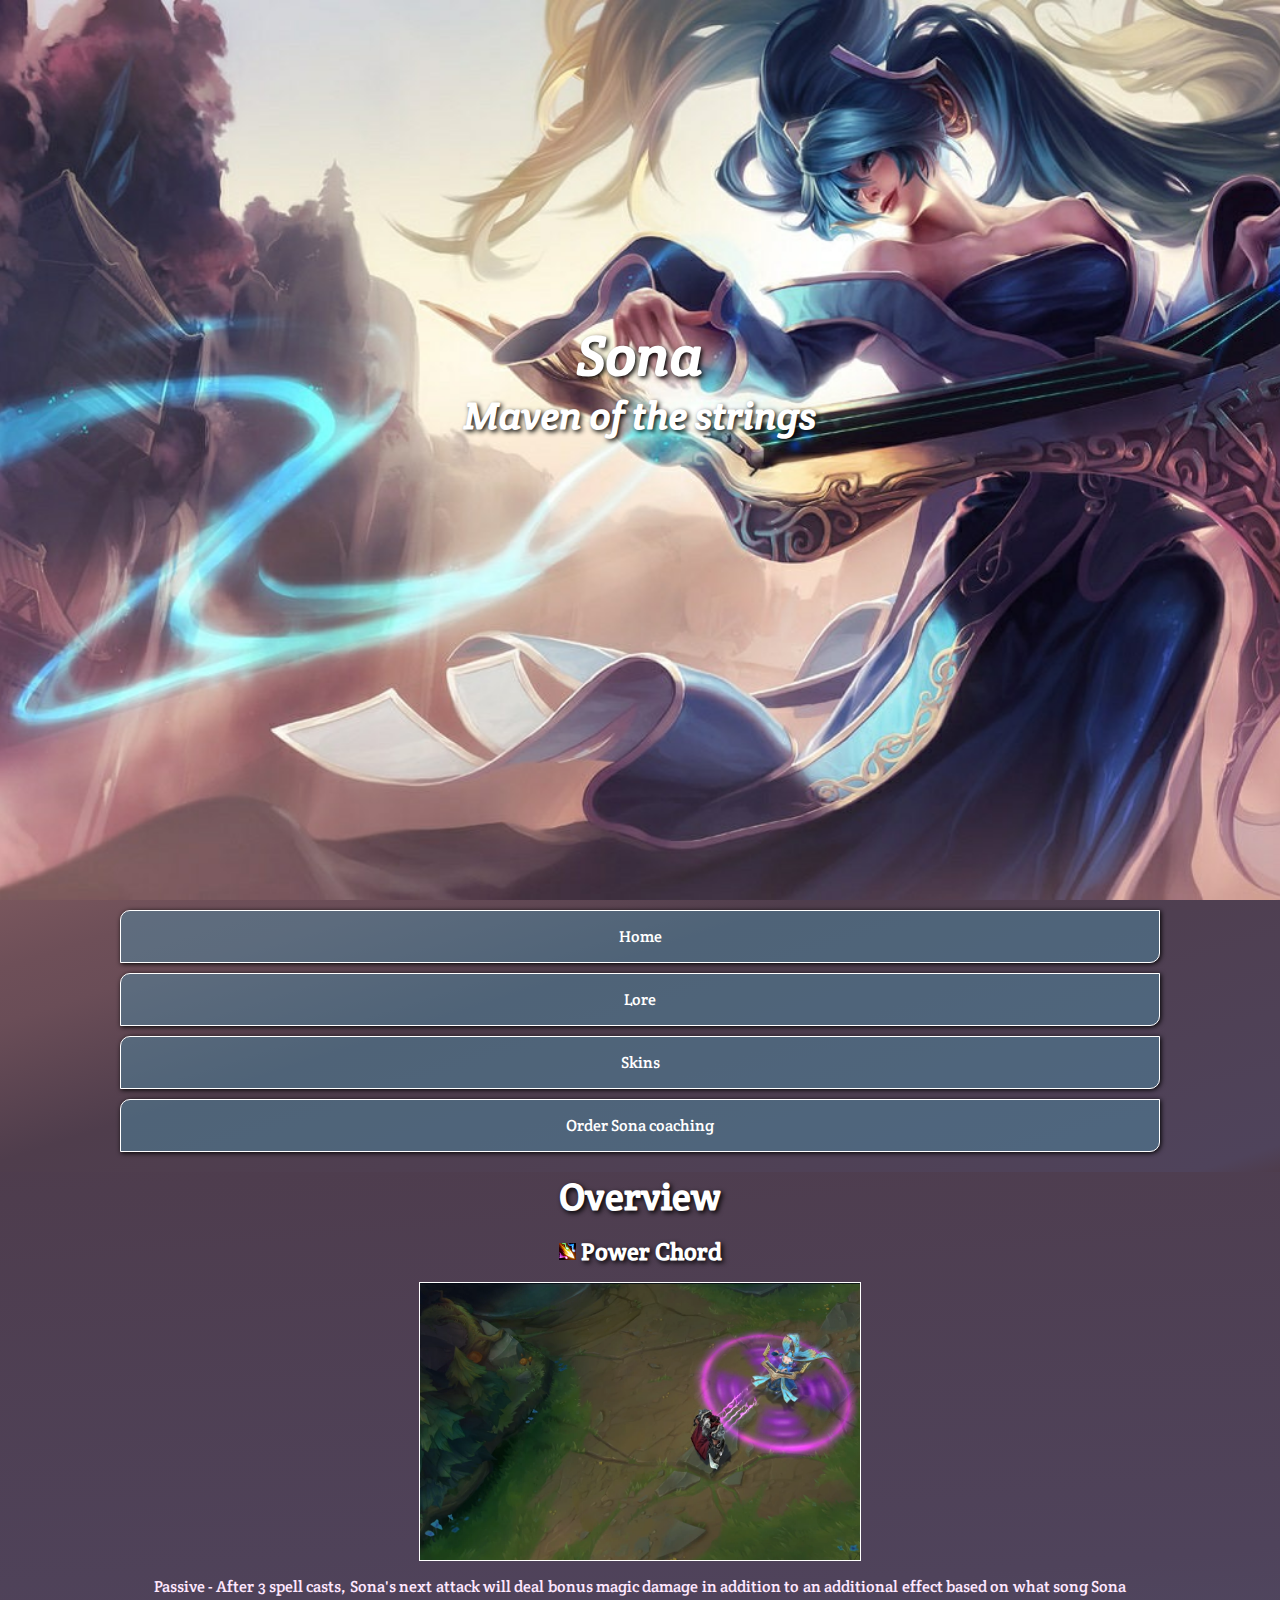
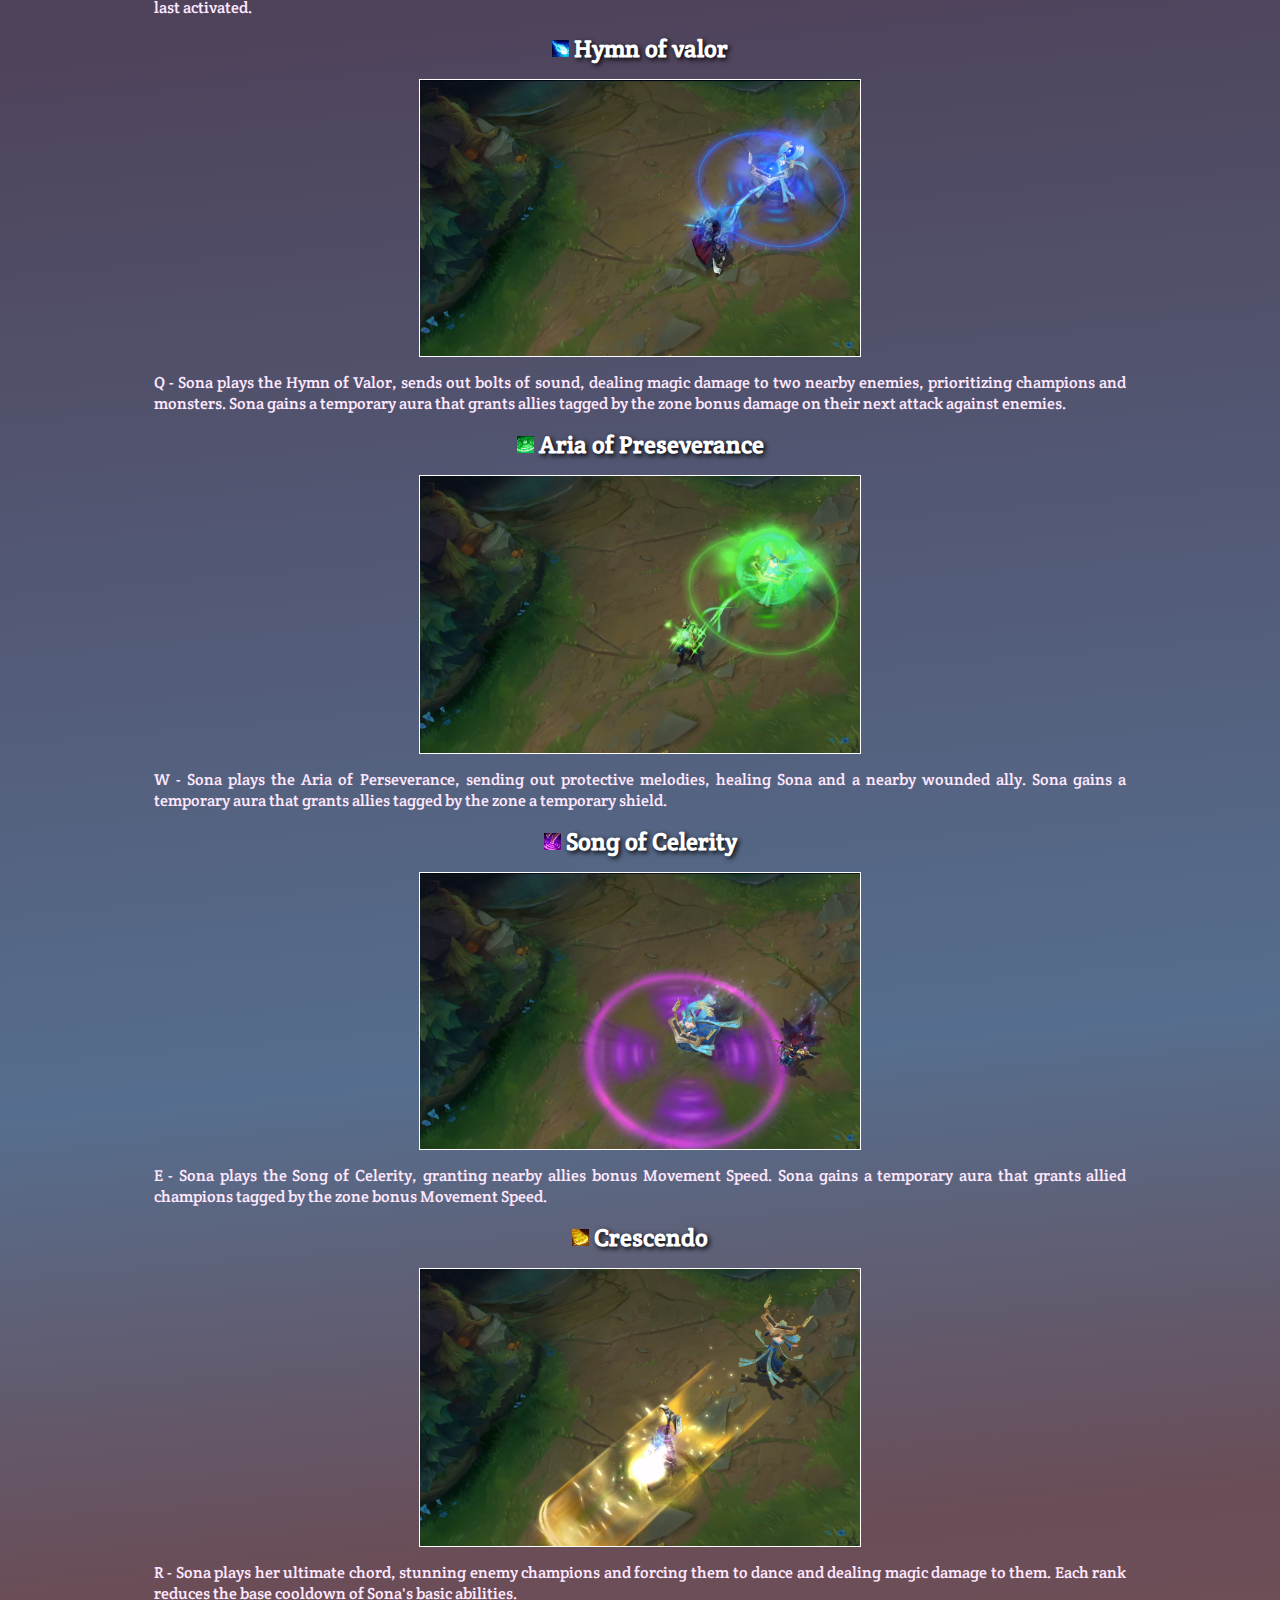
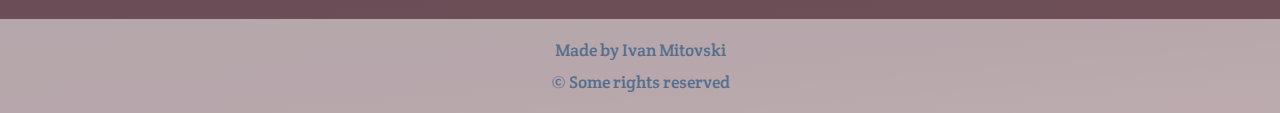
==== SonaWebsite/index.html @ 0293141a "Setting up the Sona website" ====
<!DOCTYPE html>
<html lang="en">
<head>
    <meta charset="UTF-8">
    <meta http-equiv="X-UA-Compatible" content="IE=edge">
    <meta name="viewport" content="width=device-width, initial-scale=1.0">
    <link type="text/css" rel="stylesheet" href="styles.css">
    <link rel="icon" href="images/sonaIcon.jpg" type="image/gif" sizes="16x16">
    <link rel="preconnect" href="https://fonts.gstatic.com">
    <link href="https://fonts.googleapis.com/css2?family=Crete+Round&display=swap" rel="stylesheet">
    <title>Sona - Maven of the strings</title>
</head>
<body>
    <div clas="main-container">

        <!-- unmute -->
        <audio autoplay muted> 
            <source src="Sona_Select_new.ogg" type="audio/ogg">
            Your browser does not support the audio element.
        </audio>

        <header class="main-header" id="home-header-background">
            <hgroup>
                <h1>Sona</h1>
                <h2>Maven of the strings</h2>
            </hgroup>
            </div>
            
        </header>
       
        <main>
            <aside class="main-nav">
                <ul>
                    <li><a href="index.html">Home</a></li>
                    <li><a href="lore.html">Lore</a></li>
                    <li><a href="#Skins">Skins</a></li>
                    <li><a href="#Skins">Order Sona coaching</a></li>
                </ul>
            </aside>
            <!-- moje bi iframe? -->
            <section>
                <h2>Overview</h2>
                <article>
                    <h3><img src="images/SonaPassive.png" class="ability-icon">Power Chord</h3>
                    <figure>
                        <img src="images/SonaPassiveReview.png">
                    </figure>
                    <p>Passive - After 3 spell casts, Sona's next attack will deal bonus magic damage in addition to an additional effect based on what song Sona last activated.</p>
                </article>
                <article>
                    <h3><img src="images/SonaQ.png" class="ability-icon">Hymn of valor</h3>
                    <figure>
                        <img src="images/SonaQReview.png">
                    </figure>
                    <p>Q - Sona plays the Hymn of Valor, sends out bolts of sound, dealing magic damage to two nearby enemies, prioritizing champions and monsters. Sona gains a temporary aura that grants allies tagged by the zone bonus damage on their next attack against enemies.</p>
                </article>
                <article>
                    <h3><img src="images/SonaW.png" class="ability-icon">Aria of Preseverance</h3>
                    <figure>
                        <img src="images/SonaWReview.png">
                    </figure>
                    <p>W - Sona plays the Aria of Perseverance, sending out protective melodies, healing Sona and a nearby wounded ally. Sona gains a temporary aura that grants allies tagged by the zone a temporary shield.</p>
                </article>
                <article>
                    <h3><img src="images/SonaE.png" class="ability-icon">Song of Celerity</h3>
                    <figure>
                        <img src="images/SonaEReview.png">
                    </figure>
                    <p>E - Sona plays the Song of Celerity, granting nearby allies bonus Movement Speed. Sona gains a temporary aura that grants allied champions tagged by the zone bonus Movement Speed.</p>
                </article>
                <article>
                    <h3><img src="images/SonaR.png" class="ability-icon">Crescendo</h3>
                    <figure>
                        <img src="images/SonaRReview.png">
                    </figure>
                    <p>R - Sona plays her ultimate chord, stunning enemy champions and forcing them to dance and dealing magic damage to them. Each rank reduces the base cooldown of Sona's basic abilities.</p>
                </article>
                
            </section>
            
            <!-- <section id="Lore">
                <h2>Lore</h2>

            </section>
            <section id="Skins">
                <h2>Skins</h2>
                
            </section> -->
            <footer>
                <section>
                    <p>Made by Ivan Mitovski</p>
                    <p> &copy; Some rights reserved</p>
                </section>
            </footer>
        </main>
        
        
    </div>
    

</body>
</html>
---- SonaWebsite/styles.css ----
/* https://mycolor.space/?hex=%234F3F52&sub=1 */

*{
    padding:0px;
    margin:0px;
    list-style: none;
	text-decoration: none;
}

/* General Settings */

body{
    font-family: 'Crete Round' ;
}
h1{
    font-size:3.5em;
    color:white;
    text-align: center;
    text-shadow: 2px 2px 5px black;
}
h2{
    font-size: 2.4em;
    color:white;
    text-align: center;
    text-shadow: 2px 2px 5px black;
}
h3{
    font-size: 1.5em;
    color:white;
    text-align: center;
    text-shadow: 2px 2px 5px black;
}
p{
    color:#FFE8FF;
}

/* Header Settings */

header hgroup{
    padding-top:20em;
    font-style: italic;
}
.main-header{
    height: 100vh;
}
#home-header-background{
    background-image: url(images/Sona-min.jpg);
    background-size: cover;
    background-position: center;
    background-repeat: no-repeat;
}
#lore-header-background{
    background-image: url(images/SonaShow.jpg);
    background-size: cover;
    background-position: center;
    background-repeat: no-repeat;
}
/* Main Settings */
    
main{
    background: rgb(121,86,93);
    background: linear-gradient(355deg, rgba(121,86,93,1) 0%, rgba(110,79,88,1) 4%, rgba(106,77,87,1) 9%, rgba(86,110,142,1) 28%, rgba(79,67,91,1) 70%, rgba(78,60,76,1) 91%);
    
}

/* Nav Settings */

.main-nav{
    background: rgb(121,86,93);
    background: linear-gradient(162deg, rgba(121,86,93,1) 0%, rgba(110,79,88,1) 10%, rgba(106,77,87,1) 18%, rgba(79,61,76,1) 38%, rgba(79,67,91,1) 96%, rgba(78,60,76,1) 100%);
}
.main-nav ul{
    padding: 10px;
    
}
.main-nav ul li{
    list-style-type: none;
    border: 1px solid white;
    border-top-left-radius: 10px;
    border-bottom-right-radius: 10px;
    width: 80%;
    margin: 0 auto;
    margin-bottom: 10px;
    padding:15px;
    background-color: rgba(79,137,164,0.5);
    box-shadow: 1px 1px 5px black;
}
.main-nav ul li a{
    color: white;
}
.main-nav{
    text-align: center;
}

/* Section Settings */

main article{
    margin: 0 auto;
    width: 80%;
}
article figure img{
    display: block;
    margin: 15px auto;
    width: 100%;
    width: fit-content;
    max-width: 440px;
    border:1px solid #fff;
}
article p{
    display: block;
    margin: 15px auto;
    width: 95%;
    text-align: justify;
}
article .ability-icon{
    width: 17px;
    margin-right: 5px;
}
section h2{
    margin: 0 0 15px 0;
}



/* Footer Settings */

footer{
    background-color: rgba(255,255,255, 0.5);
}
footer section{
    padding-top: 15px;
    padding-bottom: 15px;
}
footer p{
    padding-top: 5px;
    padding-bottom: 5px;
    text-align: center;
    font-size: 17px;
    color:#566E8E;
}
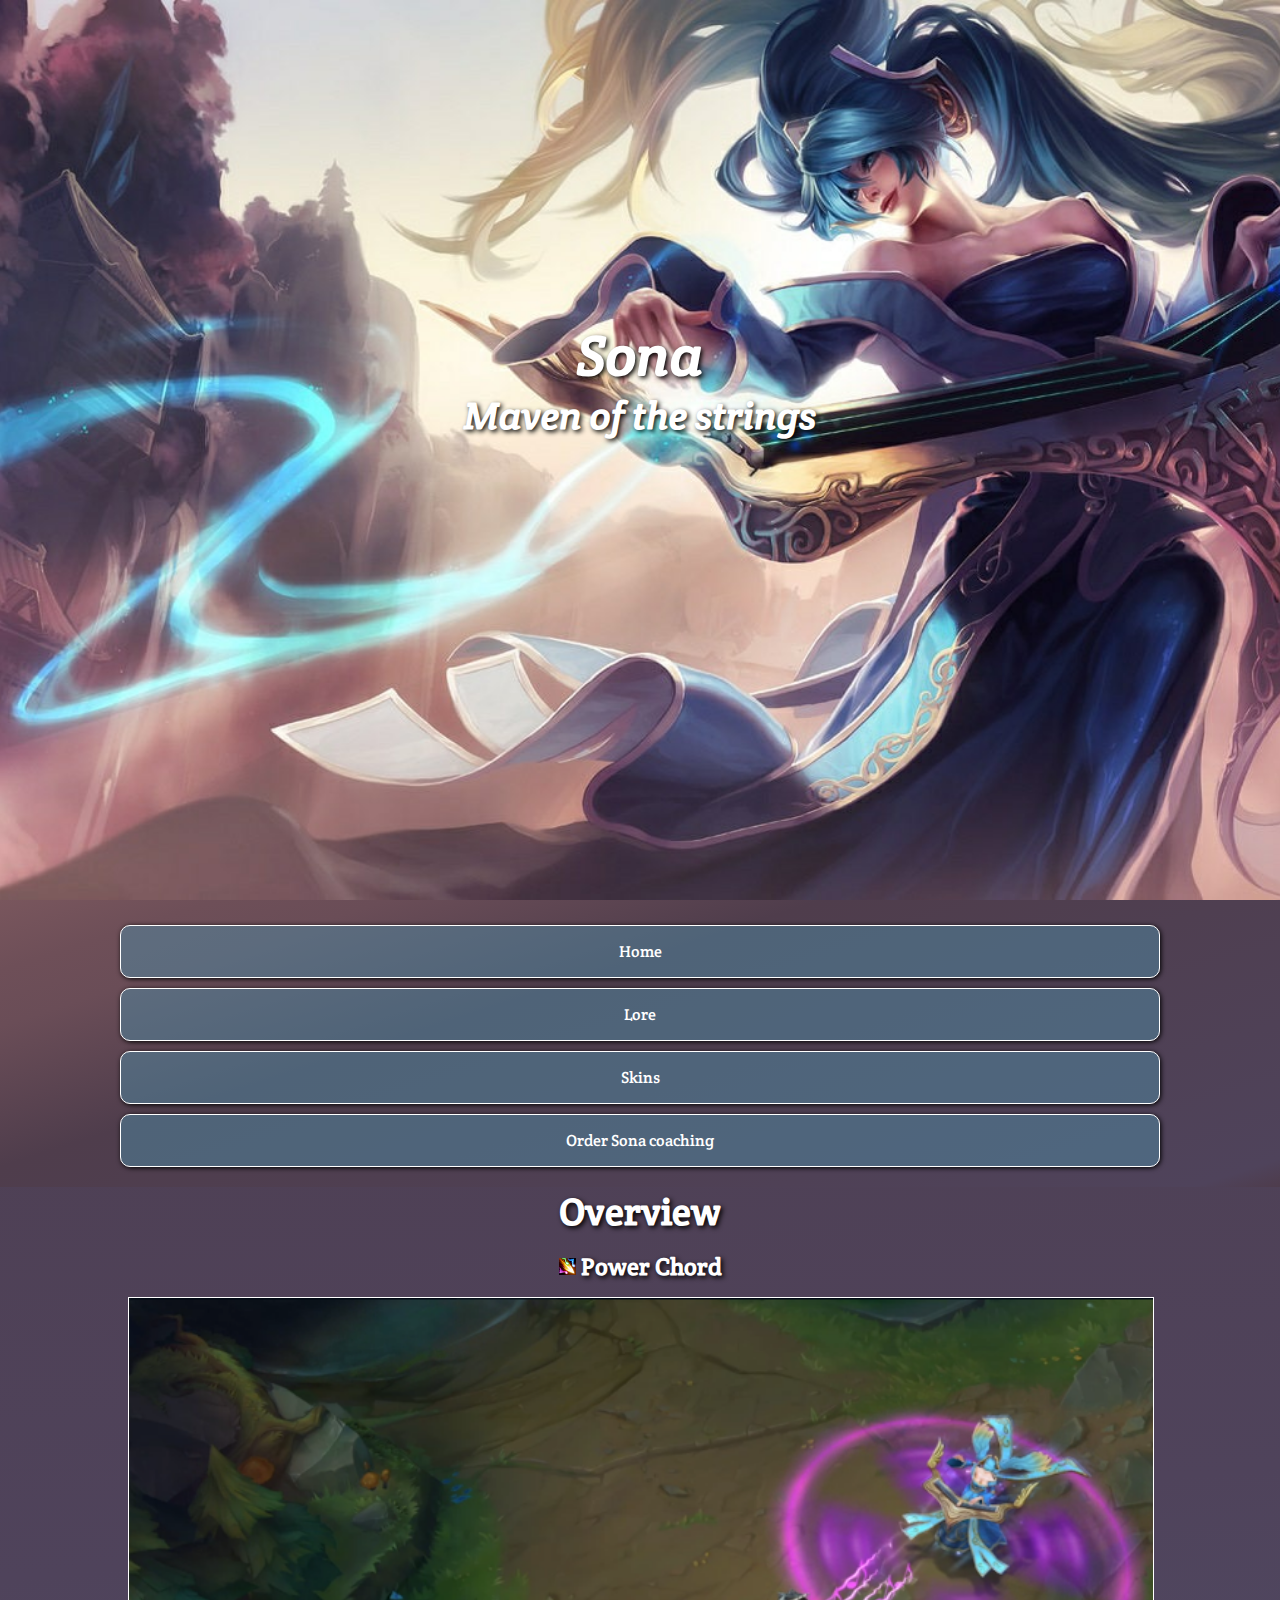
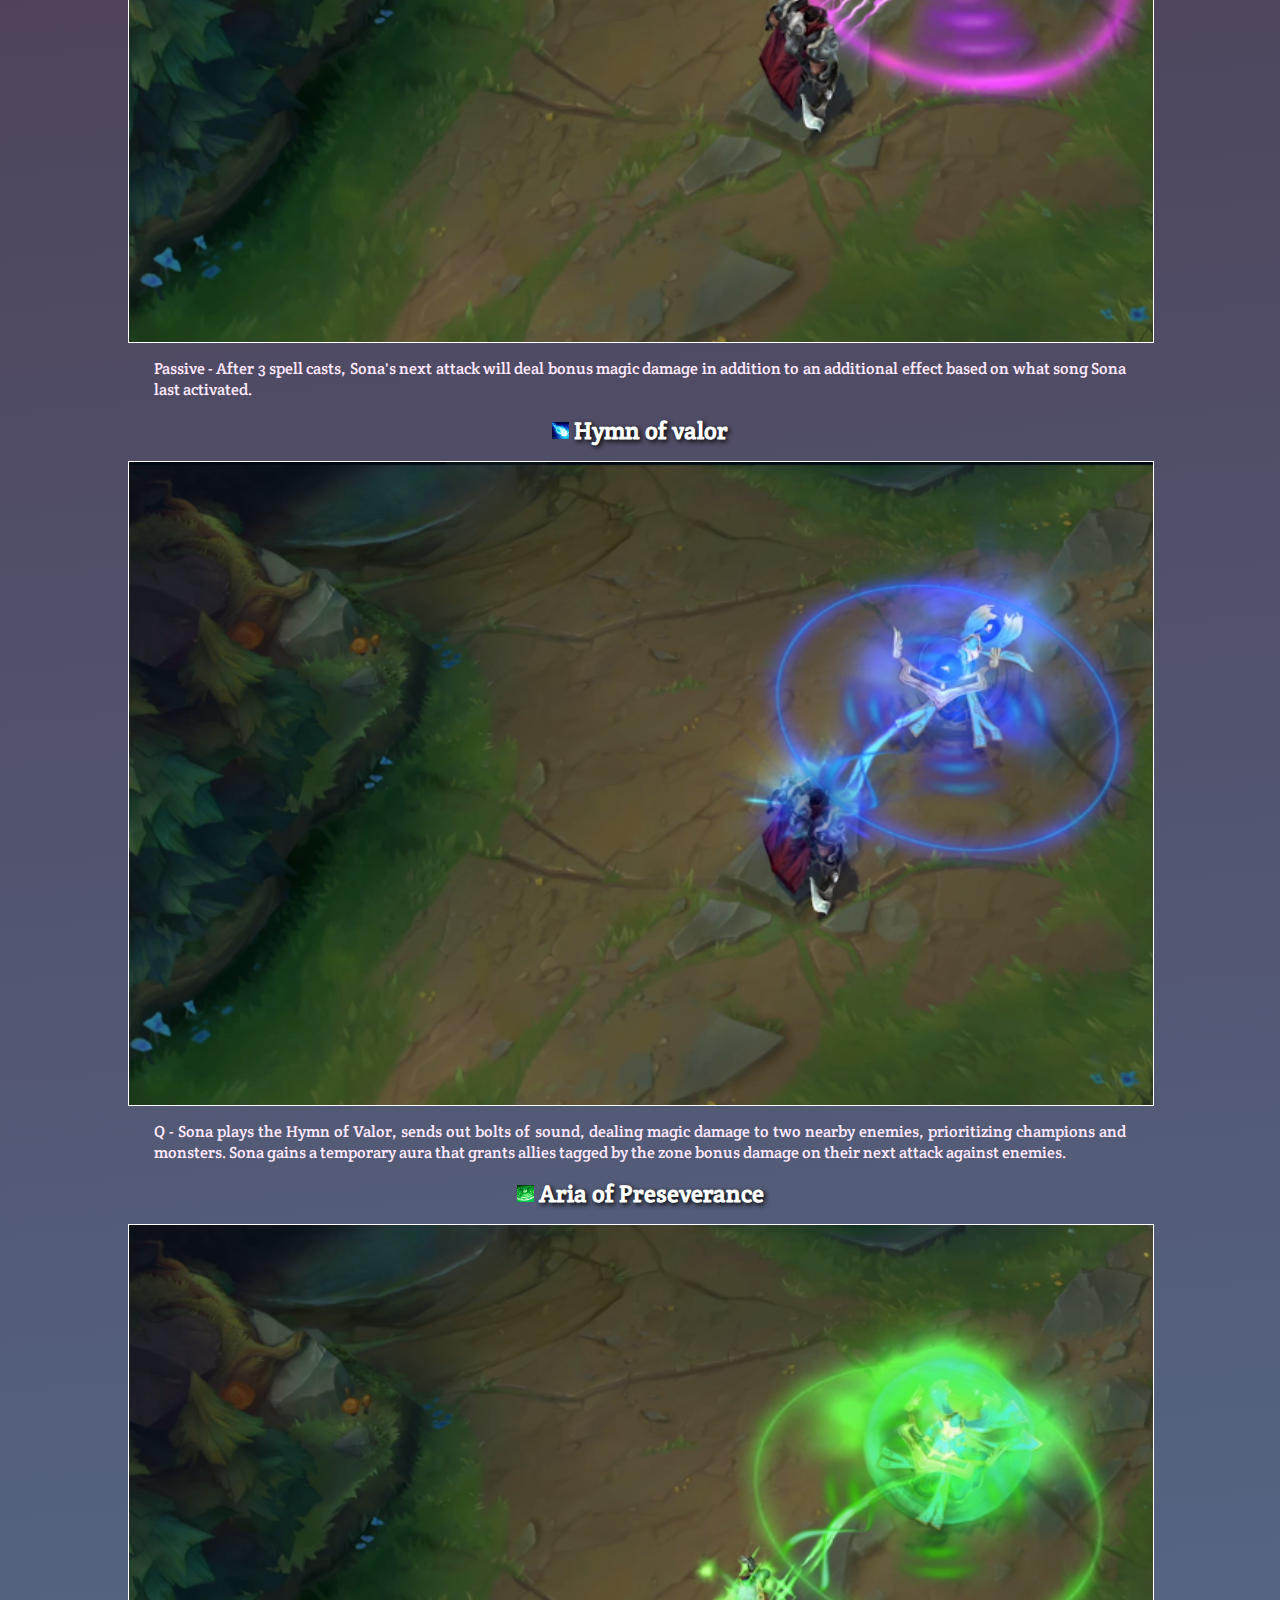
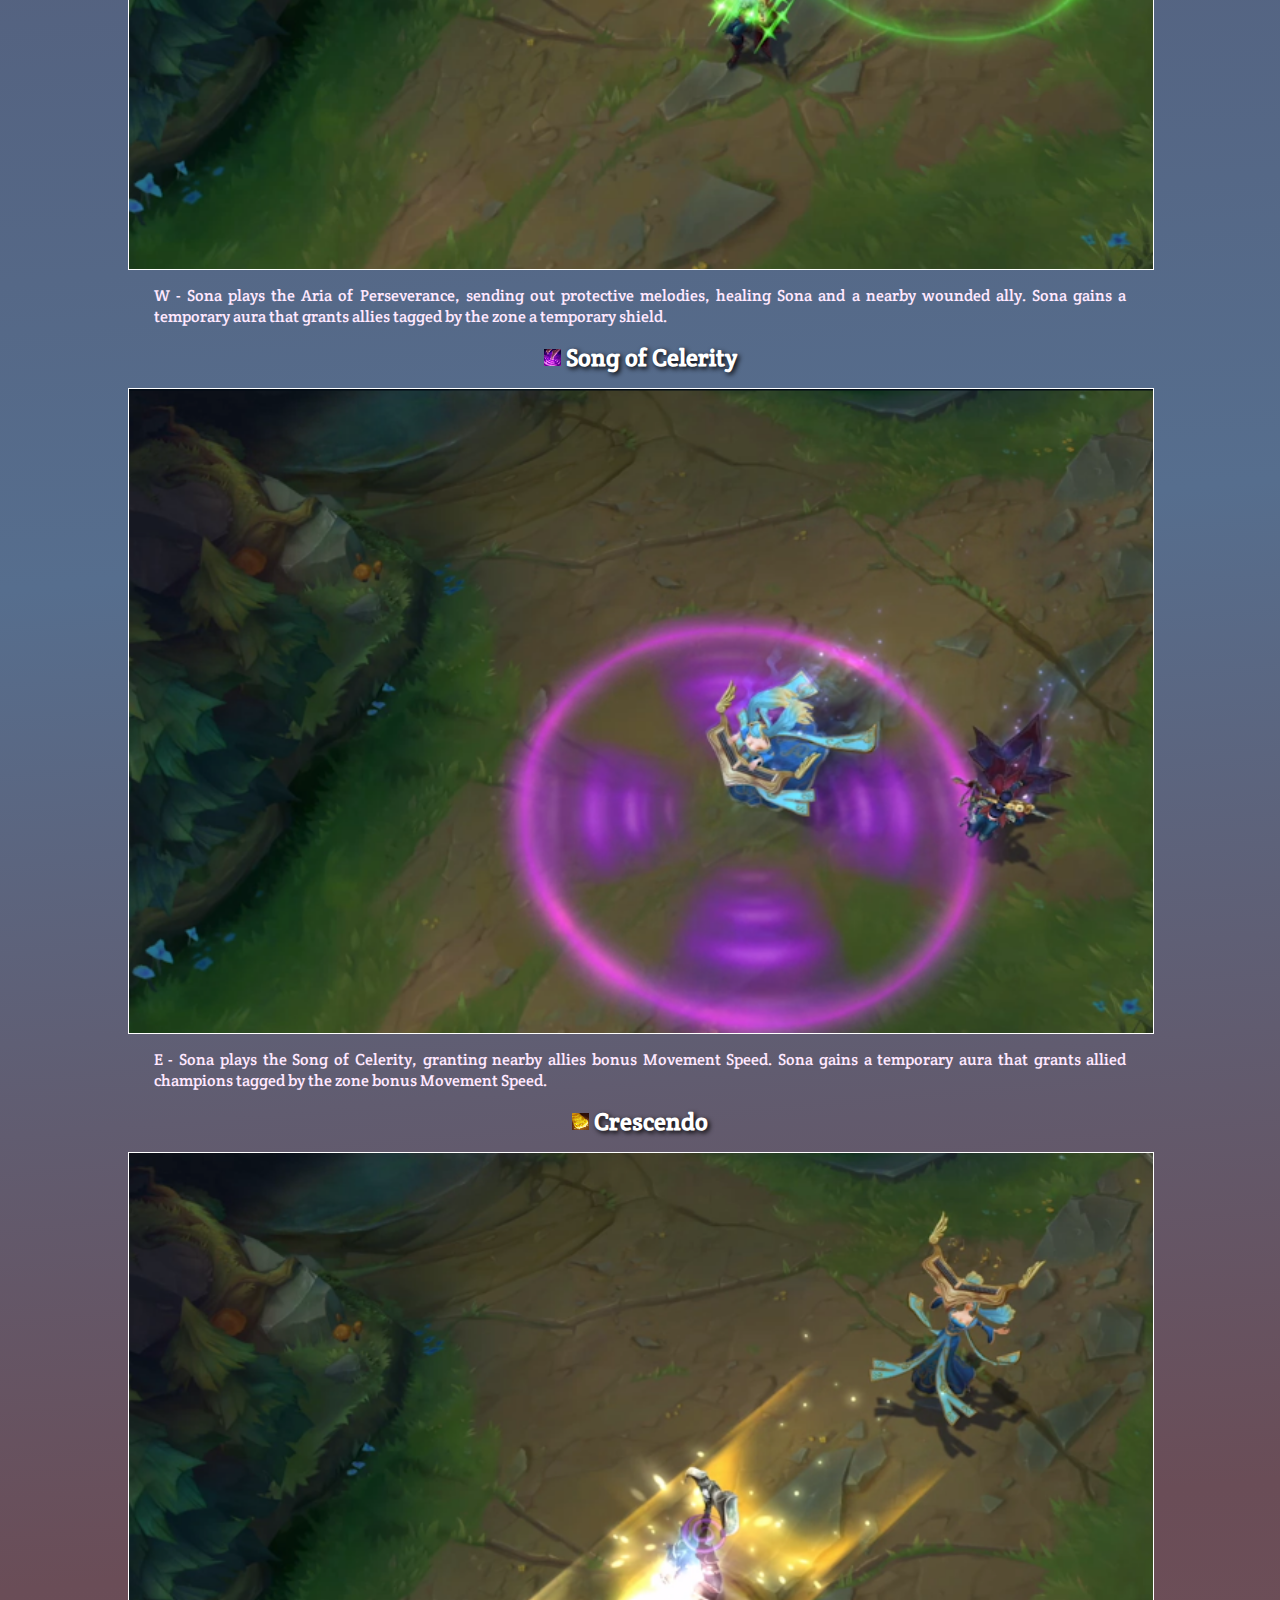
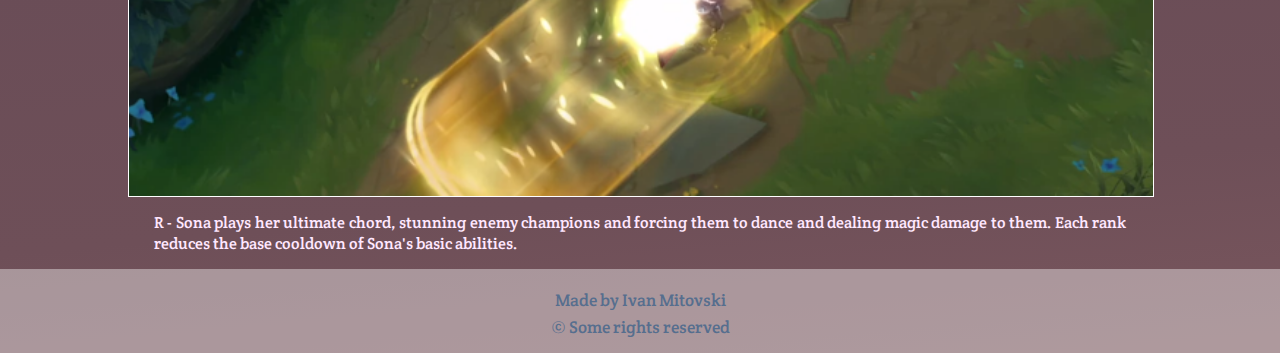
==== commit da0b7815: "Adding Sona's skins galleries. One with Bootstrap the other is just images. Starting the coaching ta" ====
--- a/SonaWebsite/index.html
+++ b/SonaWebsite/index.html
@@ -23,20 +23,19 @@
             <hgroup>
                 <h1>Sona</h1>
                 <h2>Maven of the strings</h2>
-            </hgroup>
-            </div>
-            
+            </hgroup>          
         </header>
-       
+
+        <nav class="main-nav">
+            <ul>
+                <li><a href="index.html">Home</a></li>
+                <li><a href="lore.html">Lore</a></li>
+                <li><a href="skins.html">Skins</a></li>
+                <li><a href="coaching.html">Order Sona coaching</a></li>
+            </ul>
+        </nav>
+
         <main>
-            <aside class="main-nav">
-                <ul>
-                    <li><a href="index.html">Home</a></li>
-                    <li><a href="lore.html">Lore</a></li>
-                    <li><a href="#Skins">Skins</a></li>
-                    <li><a href="#Skins">Order Sona coaching</a></li>
-                </ul>
-            </aside>
             <!-- moje bi iframe? -->
             <section>
                 <h2>Overview</h2>
@@ -77,15 +76,7 @@
                 </article>
                 
             </section>
-            
-            <!-- <section id="Lore">
-                <h2>Lore</h2>
-
-            </section>
-            <section id="Skins">
-                <h2>Skins</h2>
-                
-            </section> -->
+            <!-- aside here -->
             <footer>
                 <section>
                     <p>Made by Ivan Mitovski</p>
@@ -96,7 +87,5 @@
         
         
     </div>
-    
-
 </body>
 </html>--- a/SonaWebsite/styles.css
+++ b/SonaWebsite/styles.css
@@ -1,4 +1,5 @@
 /* https://mycolor.space/?hex=%234F3F52&sub=1 */
+/* To add alt text to the images */
 
 *{
     padding:0px;
@@ -8,76 +9,98 @@
 }
 
 /* General Settings */
+html{
+    scroll-behavior:smooth;
+}
 
 body{
-    font-family: 'Crete Round' ;
-}
+    font-family: 'Crete Round';
+    background: rgb(121,86,93);
+    background: linear-gradient(355deg, rgba(121,86,93,1) 0%, rgba(110,79,88,1) 4%, rgba(106,77,87,1) 9%, rgba(86,110,142,1) 28%, rgba(79,67,91,1) 70%, rgba(78,60,76,1) 91%);
+}
+
+p{
+    color:#FFE8FF;
+}
+
 h1{
     font-size:3.5em;
     color:white;
     text-align: center;
     text-shadow: 2px 2px 5px black;
 }
+
 h2{
     font-size: 2.4em;
     color:white;
     text-align: center;
     text-shadow: 2px 2px 5px black;
 }
+
 h3{
     font-size: 1.5em;
     color:white;
     text-align: center;
     text-shadow: 2px 2px 5px black;
 }
-p{
-    color:#FFE8FF;
-}
+
 
 /* Header Settings */
+
 
 header hgroup{
     padding-top:20em;
     font-style: italic;
 }
+
 .main-header{
     height: 100vh;
 }
-#home-header-background{
+
+#home-header-background,
+#lore-header-background,
+#skins-header-background,
+#coaching-header-background
+{
     background-image: url(images/Sona-min.jpg);
     background-size: cover;
     background-position: center;
     background-repeat: no-repeat;
 }
+
 #lore-header-background{
     background-image: url(images/SonaShow.jpg);
-    background-size: cover;
-    background-position: center;
-    background-repeat: no-repeat;
-}
-/* Main Settings */
-    
-main{
-    background: rgb(121,86,93);
-    background: linear-gradient(355deg, rgba(121,86,93,1) 0%, rgba(110,79,88,1) 4%, rgba(106,77,87,1) 9%, rgba(86,110,142,1) 28%, rgba(79,67,91,1) 70%, rgba(78,60,76,1) 91%);
-    
+}
+
+#skins-header-background{
+    background-image: url(images/SonaSkins.jpg);
+    background-position:top right;
+    background-position: 70% 80%;
+}
+#coaching-header-background{
+    background-image: url(images/SonaCoaching.jpg);
 }
 
 /* Nav Settings */
+
 
 .main-nav{
     background: rgb(121,86,93);
     background: linear-gradient(162deg, rgba(121,86,93,1) 0%, rgba(110,79,88,1) 10%, rgba(106,77,87,1) 18%, rgba(79,61,76,1) 38%, rgba(79,67,91,1) 96%, rgba(78,60,76,1) 100%);
-}
+    text-align: center;
+}
+
 .main-nav ul{
     padding: 10px;
+    padding-top: 25px;
     
-}
+    
+}
+
 .main-nav ul li{
     list-style-type: none;
     border: 1px solid white;
-    border-top-left-radius: 10px;
-    border-bottom-right-radius: 10px;
+    border-radius: 10px;
     width: 80%;
     margin: 0 auto;
     margin-bottom: 10px;
@@ -85,56 +108,120 @@
     background-color: rgba(79,137,164,0.5);
     box-shadow: 1px 1px 5px black;
 }
+
 .main-nav ul li a{
     color: white;
 }
-.main-nav{
-    text-align: center;
-}
+
 
 /* Section Settings */
+
 
 main article{
     margin: 0 auto;
     width: 80%;
 }
+
 article figure img{
     display: block;
     margin: 15px auto;
     width: 100%;
-    width: fit-content;
-    max-width: 440px;
     border:1px solid #fff;
 }
+
 article p{
     display: block;
     margin: 15px auto;
     width: 95%;
     text-align: justify;
 }
+
 article .ability-icon{
     width: 17px;
     margin-right: 5px;
 }
+
 section h2{
     margin: 0 0 15px 0;
 }
 
 
-
+/* Gallery Settings */
+
+
+#mobile-gallery article p{
+    font-size: 1.5em;
+    text-align: center;
+    width: fit-content;
+    border-bottom: 1px double #FFE8FF;
+}
+
+#mobile-gallery article{
+    margin-bottom: 50px;
+}
+
+    /* Carousel CSS */
+
+.container {
+    margin-top: 100px;
+    margin-bottom: 100px;
+    /* display:none; */
+    /* TO DISPLAY AFTER 1000px */
+}
+
+.carousel-inner img {
+    width: 100%;
+    height: 100%;
+}
+
+#custCarousel .carousel-indicators {
+    position: static;
+    margin-top: 10px;
+}
+
+#custCarousel .carousel-indicators>li {
+    width: 100px;
+}
+
+#custCarousel .carousel-indicators li img {
+    display: block;
+    opacity: 0.5;
+}
+
+#custCarousel .carousel-indicators li.active img {
+    opacity: 1;
+}
+
+#custCarousel .carousel-indicators li:hover img {
+    opacity: 0.75;
+}
+
+.carousel-item img {
+    width: 90%;
+}
+
+.carousel-nametag{
+    margin-top: 15px;
+    font-size: 1.5em;
+    text-align: center;
+    width: fit-content;
+    border-bottom: 1px double #FFE8FF;
+}
 /* Footer Settings */
 
 footer{
-    background-color: rgba(255,255,255, 0.5);
-}
+    background-color: rgba(255,255,255, 0.4);
+}
+
 footer section{
     padding-top: 15px;
     padding-bottom: 15px;
 }
+
 footer p{
     padding-top: 5px;
-    padding-bottom: 5px;
+    margin-bottom: 0 !important;
     text-align: center;
     font-size: 17px;
     color:#566E8E;
-}
+}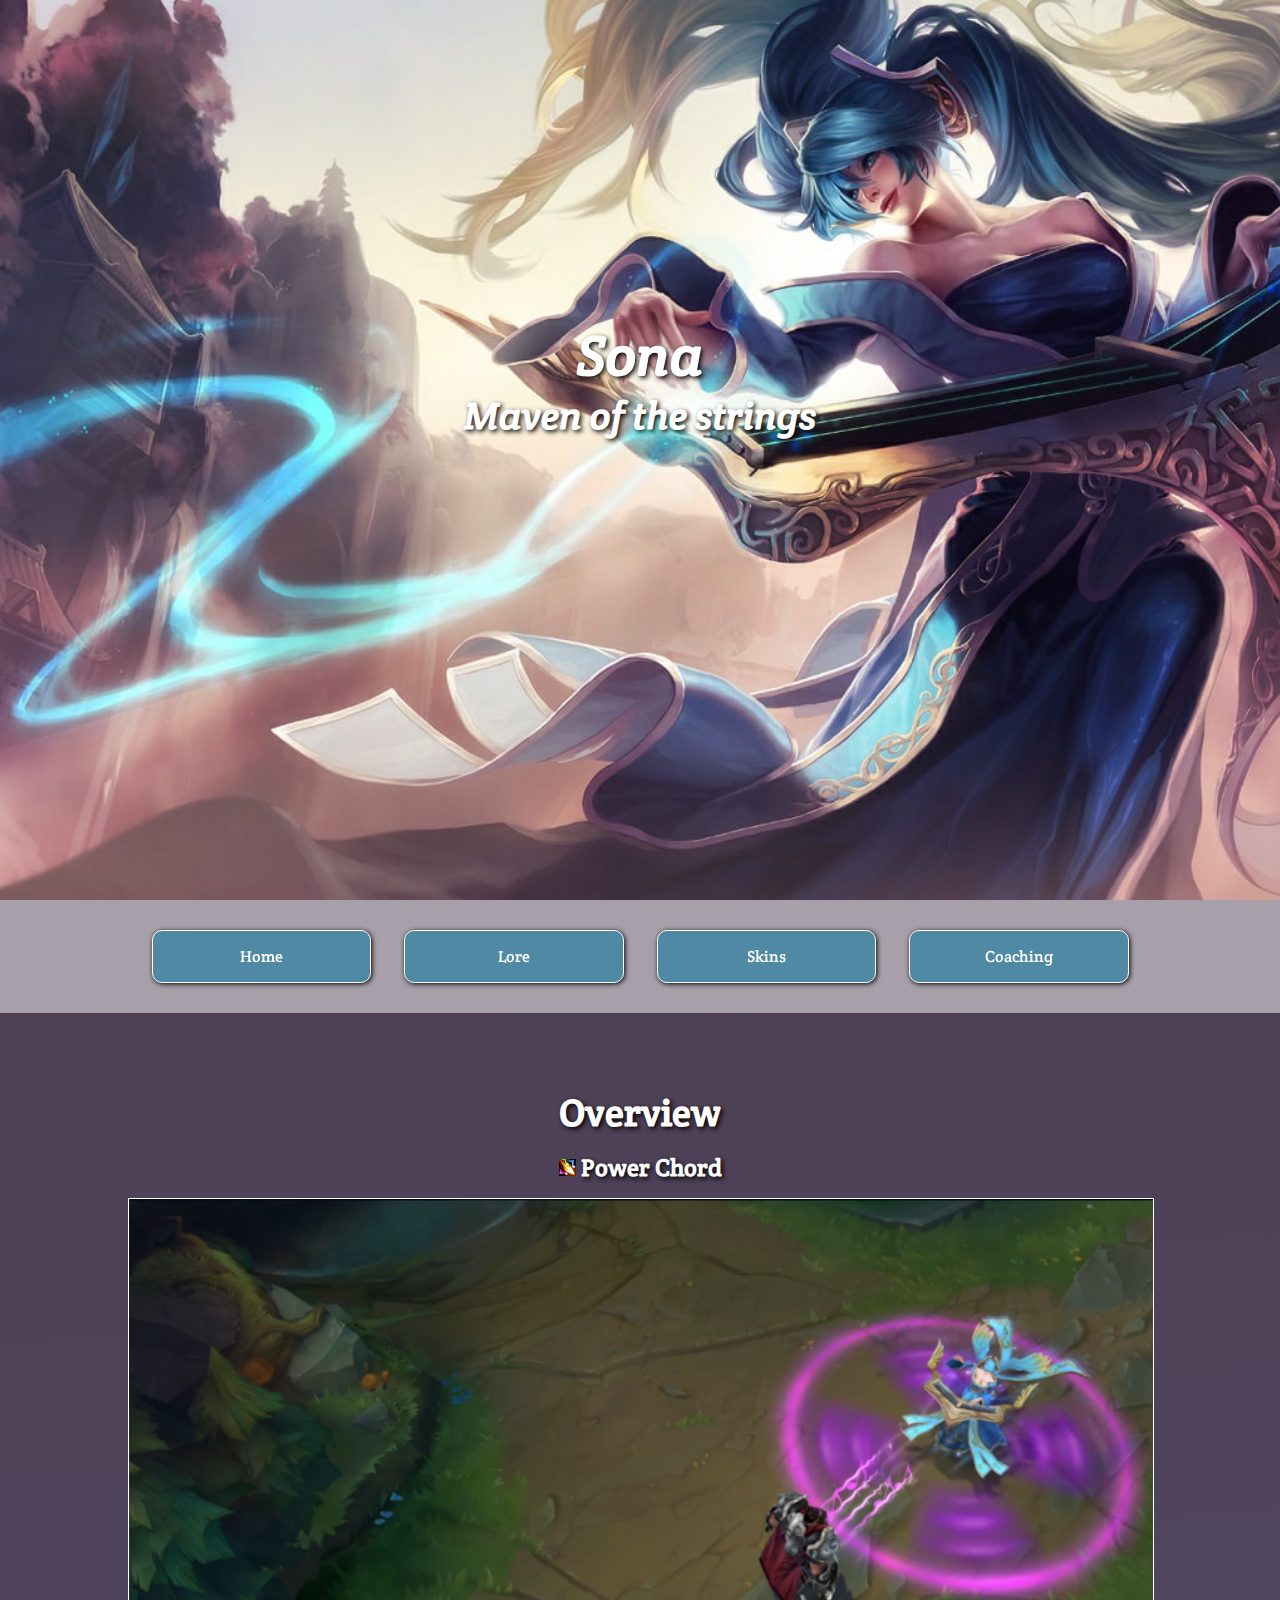
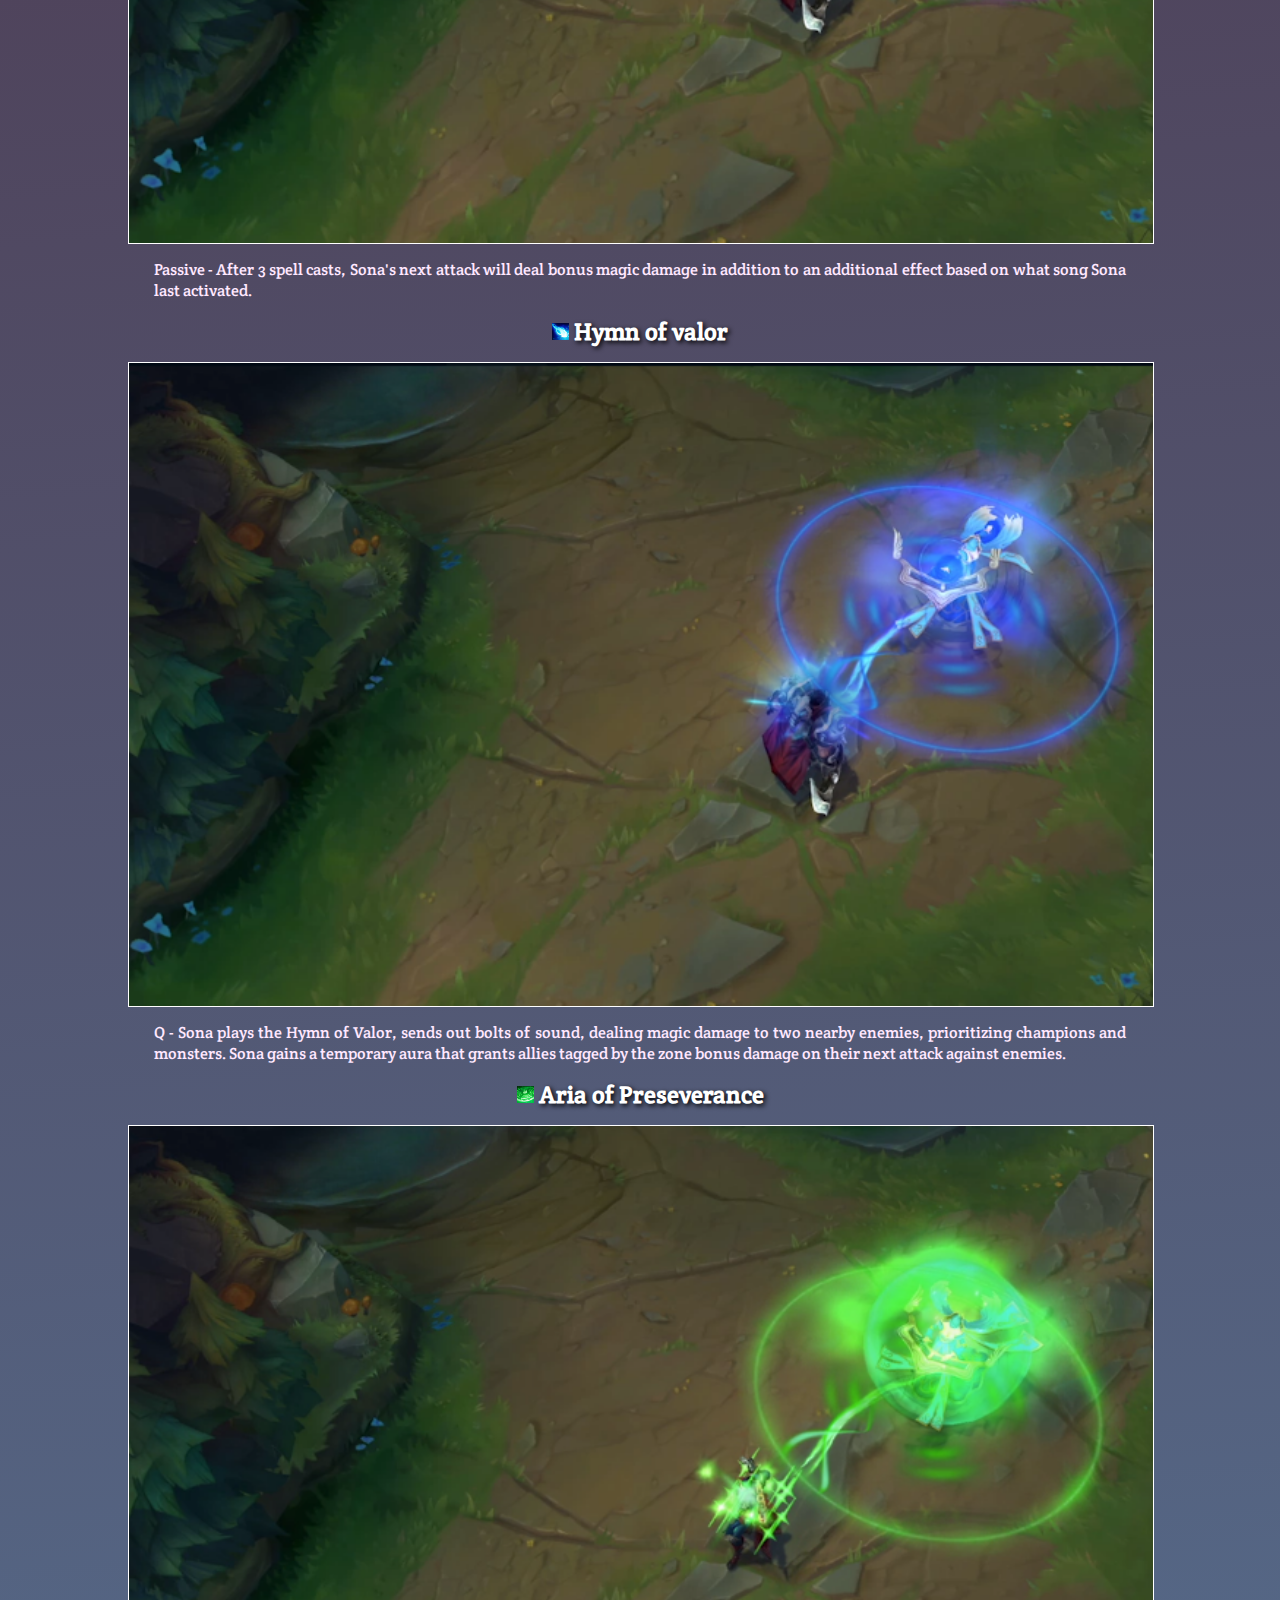
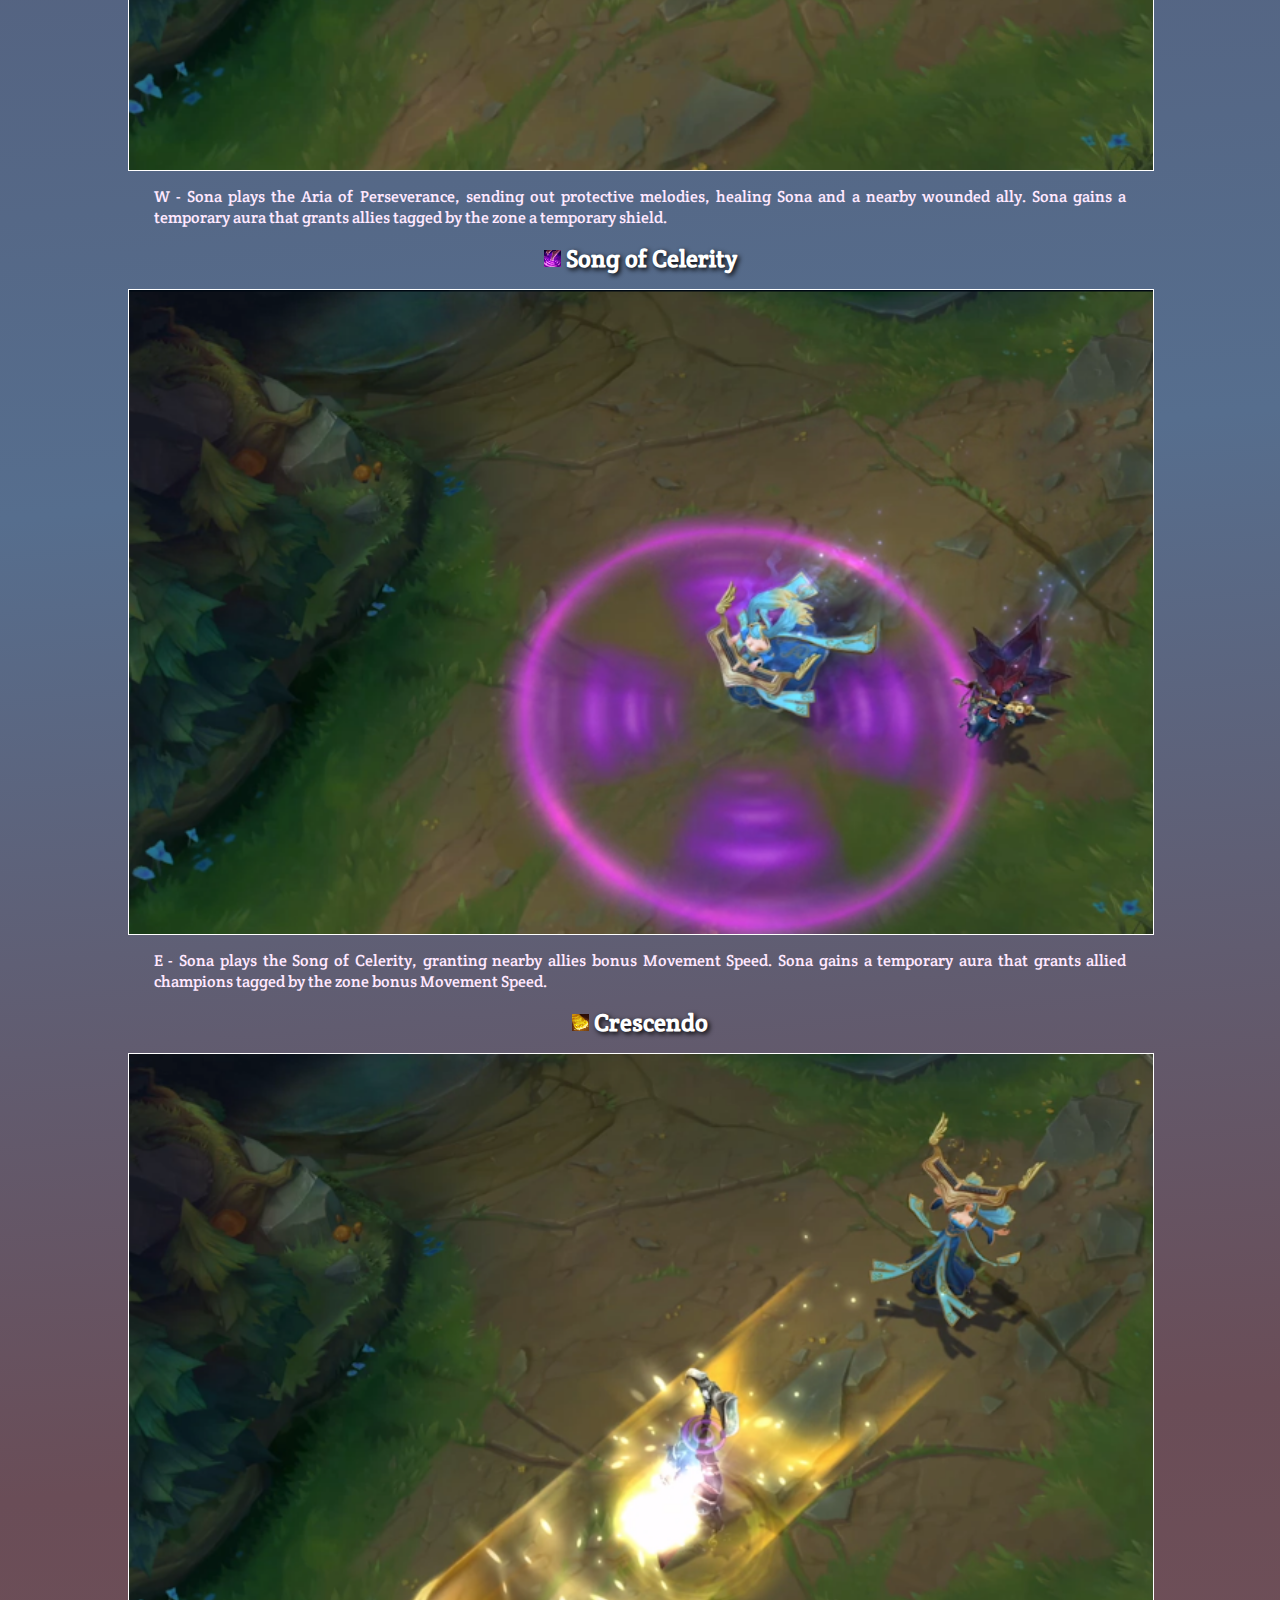
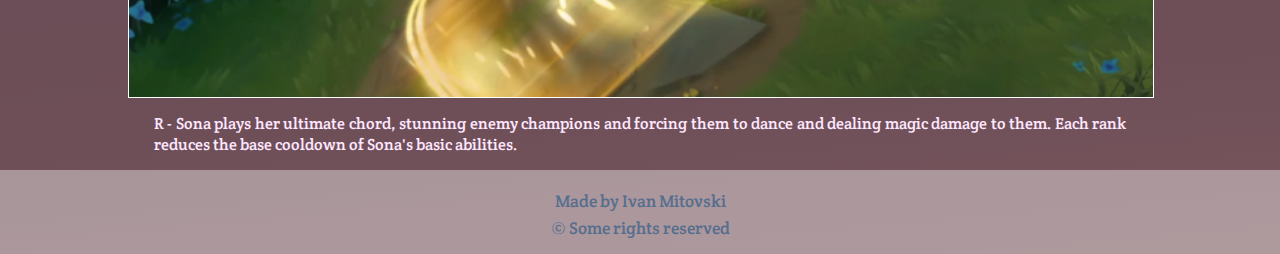
==== commit a07db5d4: "Added JavaScript validation for the Coaching form. Started optimizing responsive design - ready with" ====
--- a/SonaWebsite/index.html
+++ b/SonaWebsite/index.html
@@ -26,16 +26,16 @@
             </hgroup>          
         </header>
 
-        <nav class="main-nav">
+        <nav class="main-nav sticky">
             <ul>
                 <li><a href="index.html">Home</a></li>
                 <li><a href="lore.html">Lore</a></li>
                 <li><a href="skins.html">Skins</a></li>
-                <li><a href="coaching.html">Order Sona coaching</a></li>
+                <li><a href="coaching.html">Coaching</a></li>
             </ul>
         </nav>
 
-        <main>
+        <main class="content">
             <!-- moje bi iframe? -->
             <section>
                 <h2>Overview</h2>
--- a/SonaWebsite/styles.css
+++ b/SonaWebsite/styles.css
@@ -14,8 +14,7 @@
 }
 
 body{
-    font-family: 'Crete Round';
-    background: rgb(121,86,93);
+    font-family: 'Crete Round' !important;
     background: linear-gradient(355deg, rgba(121,86,93,1) 0%, rgba(110,79,88,1) 4%, rgba(106,77,87,1) 9%, rgba(86,110,142,1) 28%, rgba(79,67,91,1) 70%, rgba(78,60,76,1) 91%);
 }
 
@@ -60,7 +59,8 @@
 #home-header-background,
 #lore-header-background,
 #skins-header-background,
-#coaching-header-background
+#coaching-header-background,
+#thankyou-header-background
 {
     background-image: url(images/Sona-min.jpg);
     background-size: cover;
@@ -77,24 +77,41 @@
     background-position:top right;
     background-position: 70% 80%;
 }
+
 #coaching-header-background{
     background-image: url(images/SonaCoaching.jpg);
 }
 
+#thankyou-header-background{
+    background-image: url(images/SonaThankYou.jpeg);
+
+}
+
+.thankyou-h2-mobile{
+    font-style: normal;
+    text-shadow: none;
+    color:#4f3f52;
+    padding-top:25em;
+}
+
+.thankyou-h2-mobile h2{
+    
+    color:#4f3f52;
+    -webkit-text-stroke: 1px #fff;
+}
+
+
 /* Nav Settings */
 
 
 .main-nav{
-    background: rgb(121,86,93);
-    background: linear-gradient(162deg, rgba(121,86,93,1) 0%, rgba(110,79,88,1) 10%, rgba(106,77,87,1) 18%, rgba(79,61,76,1) 38%, rgba(79,67,91,1) 96%, rgba(78,60,76,1) 100%);
-    text-align: center;
+    text-align: center;
+    z-index: 10;
 }
 
 .main-nav ul{
     padding: 10px;
     padding-top: 25px;
-    
-    
 }
 
 .main-nav ul li{
@@ -113,6 +130,9 @@
     color: white;
 }
 
+.skins-nav-li-fix{
+    width: 86% !important;
+}
 
 /* Section Settings */
 
@@ -165,7 +185,7 @@
 .container {
     margin-top: 100px;
     margin-bottom: 100px;
-    /* display:none; */
+    display:none;
     /* TO DISPLAY AFTER 1000px */
 }
 
@@ -179,7 +199,7 @@
     margin-top: 10px;
 }
 
-#custCarousel .carousel-indicators>li {
+#custCarousel .carousel-indicators> li {
     width: 100px;
 }
 
@@ -207,6 +227,56 @@
     width: fit-content;
     border-bottom: 1px double #FFE8FF;
 }
+
+
+/* Coaching Settings */
+
+
+form{
+    width: 70%;
+    margin: 40px auto;
+    border-radius: 5px;
+    background-color: rgba(255,255,255,0.2);
+    padding: 20px;
+}
+
+form label{
+    font-size: 1.5em;
+    color:#FFE8FF;
+}
+
+form input[type=text], select, input[type=date],input[type=email], textarea {
+    width: 100%;
+    padding: 12px;
+    border: 1px solid #ccc;
+    border-radius: 4px;
+    box-sizing: border-box;
+    margin-top: 6px;
+    margin-bottom: 16px;
+}
+ 
+form textarea{
+    resize: vertical;
+    min-height: 100px;
+    max-height: 300px;
+}
+
+form input[type=submit], input[type=reset] {
+    background-color: #6586B2;
+    color: #FFE8FF;
+    padding: 12px 20px;
+    border: none;
+    border-radius: 4px;
+    cursor: pointer;
+    margin-right: 10px;
+}
+  
+form input[type=submit]:hover, input[type=reset]:hover {
+    background-color: #FFE8FF;
+    color:#4F3F52;
+}
+
+
 /* Footer Settings */
 
 footer{
@@ -224,4 +294,57 @@
     text-align: center;
     font-size: 17px;
     color:#566E8E;
-}+}
+
+@media screen and (min-width:768px) {
+
+
+/* Nav Settings */
+
+
+.main-nav{
+    overflow: hidden;
+    display: block;
+    position: sticky;
+    top: 0;
+    width: 100%;
+    background-color: rgba(255,255,255,0.5);
+}
+
+.main-nav ul{
+    padding: 30px 15px;
+    margin-bottom: 0;
+    
+}
+
+.main-nav ul li{
+    display:inline-block;
+    width: 15%;
+    margin: 0 15px;
+    background-color: rgb(79,137,164);    
+}
+
+.skins-nav-li-fix{
+    width: 18.55% !important;
+}
+
+.content {
+    padding-top: 16px;
+}
+
+.sticky + .content {
+    padding-top: 60px;
+}
+
+
+main section{
+    margin-top: 15px;
+}
+
+
+
+}
+
+@media screen and (min-width:992px) {
+    
+}
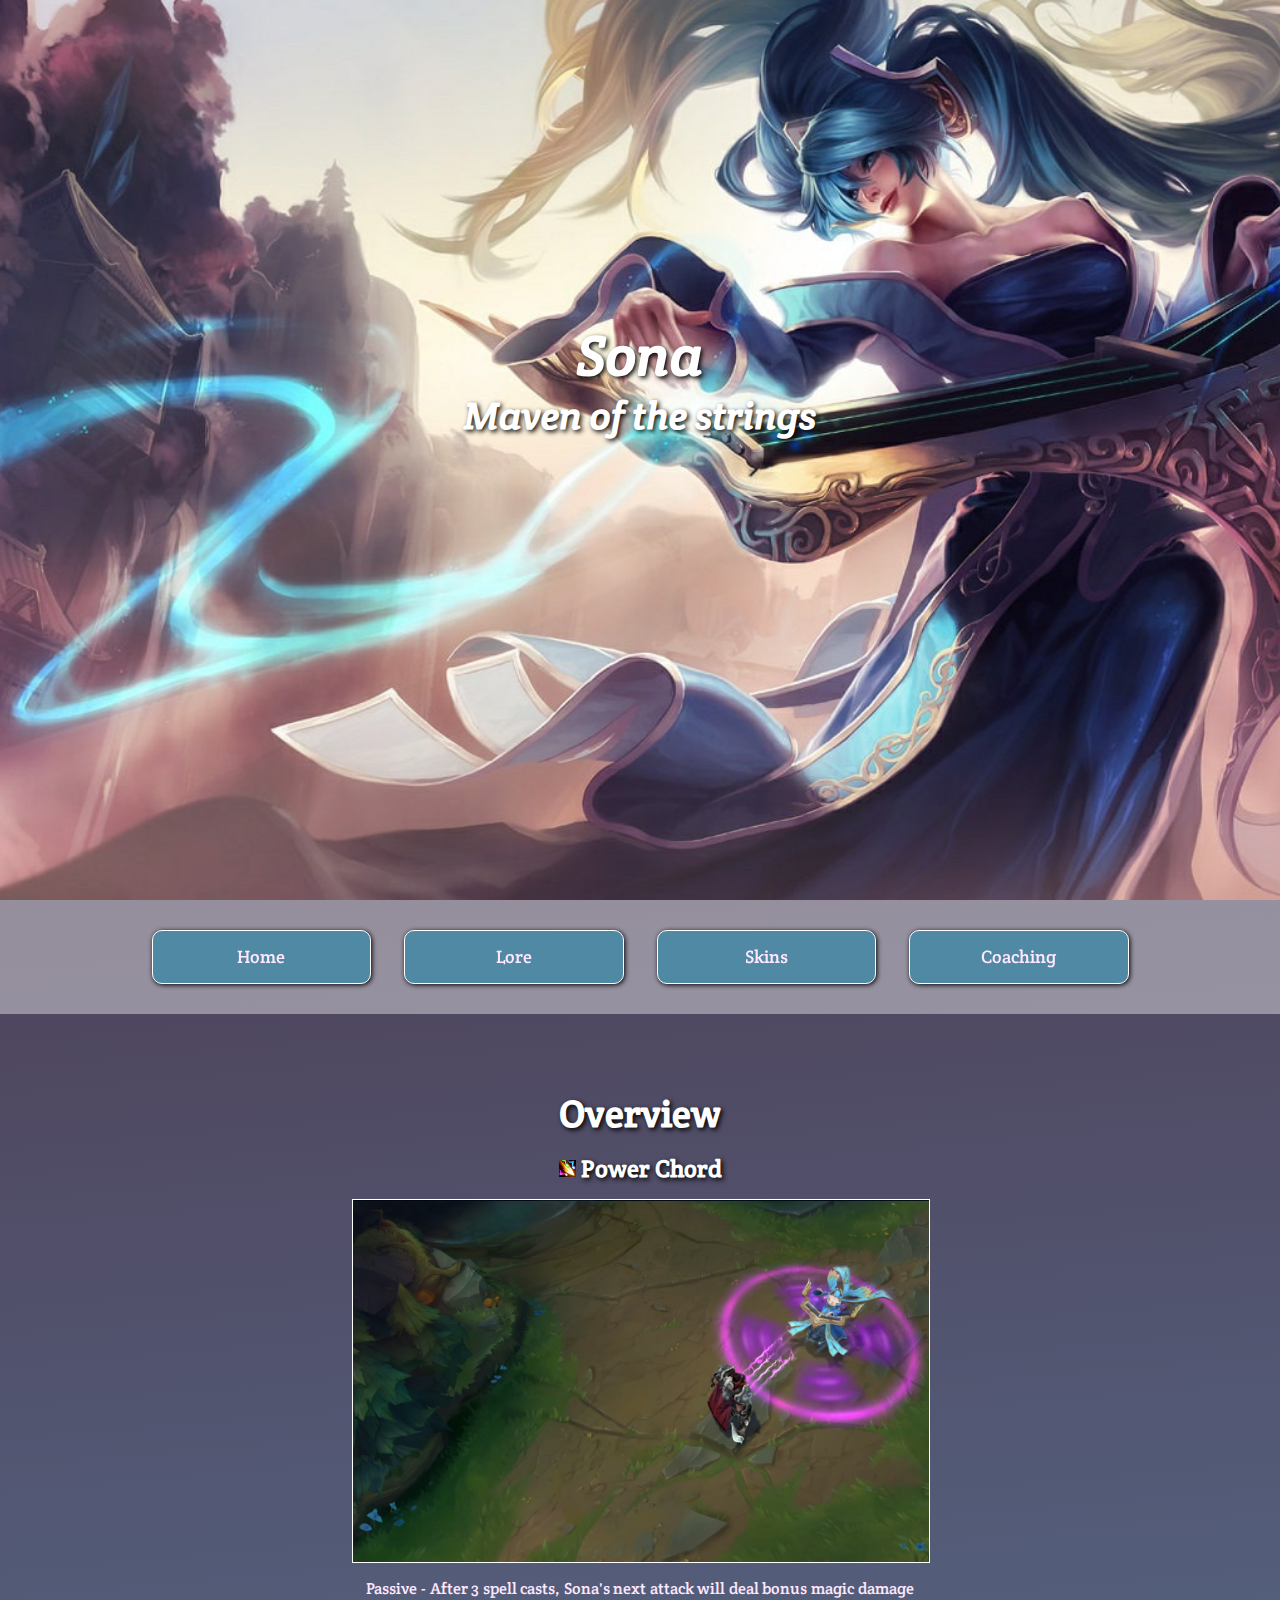
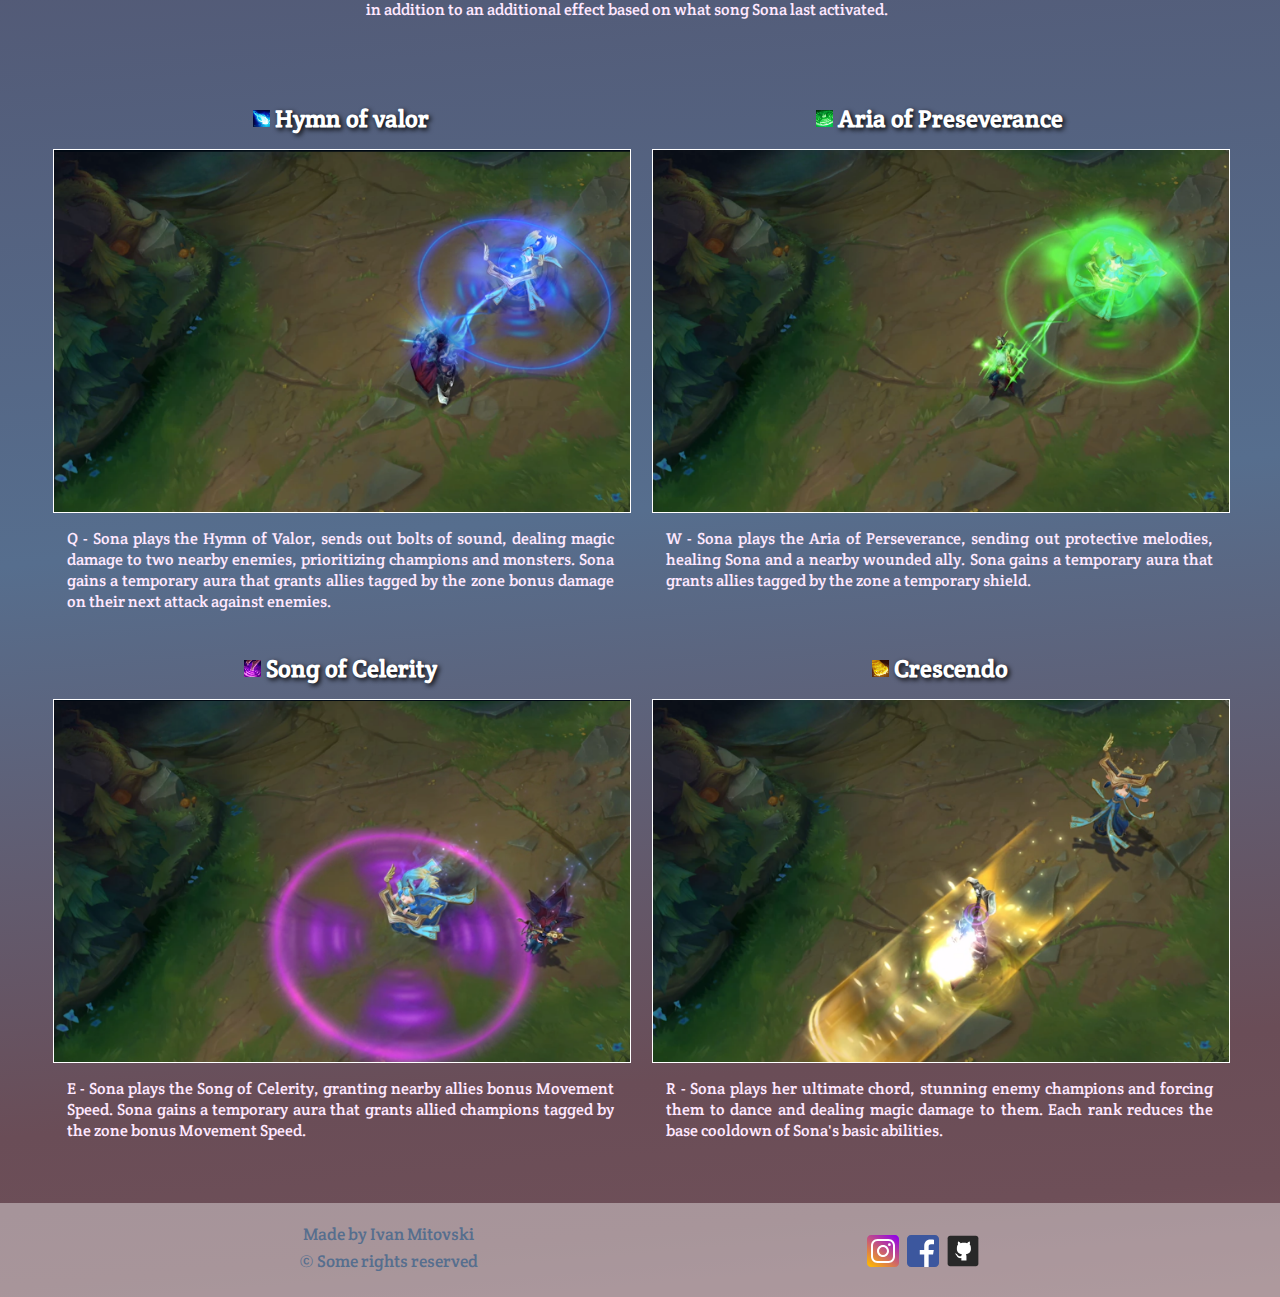
==== commit dcd23a5b: "Even more responsiveness and minor changes" ====
--- a/SonaWebsite/index.html
+++ b/SonaWebsite/index.html
@@ -10,10 +10,11 @@
     <link href="https://fonts.googleapis.com/css2?family=Crete+Round&display=swap" rel="stylesheet">
     <title>Sona - Maven of the strings</title>
 </head>
+
 <body>
+
     <div clas="main-container">
 
-        <!-- unmute -->
         <audio autoplay muted> 
             <source src="Sona_Select_new.ogg" type="audio/ogg">
             Your browser does not support the audio element.
@@ -36,8 +37,8 @@
         </nav>
 
         <main class="content">
-            <!-- moje bi iframe? -->
-            <section>
+
+            <section id="index-section">
                 <h2>Overview</h2>
                 <article>
                     <h3><img src="images/SonaPassive.png" class="ability-icon">Power Chord</h3>
@@ -76,16 +77,25 @@
                 </article>
                 
             </section>
-            <!-- aside here -->
-            <footer>
-                <section>
-                    <p>Made by Ivan Mitovski</p>
-                    <p> &copy; Some rights reserved</p>
-                </section>
-            </footer>
         </main>
-        
-        
+
+        <footer>
+
+            <section class="copyright">
+                <p>Made by Ivan Mitovski</p>
+                <p> &copy; Some rights reserved</p>
+            </section>
+            <section class="socials">
+    
+                <a href="https://www.instagram.com/"><img src="images/instagramicon.svg"></a>
+                <a href="https://www.facebook.com/"><img src="images/fbicon.svg"></a>
+                <a href="https://github.com/iwanmitowski"><img src="images/githubicon.svg"></a>
+               
+            </section>
+
+        </footer>
+
     </div>
+
 </body>
 </html>--- a/SonaWebsite/styles.css
+++ b/SonaWebsite/styles.css
@@ -24,24 +24,25 @@
 
 h1{
     font-size:3.5em;
-    color:white;
+    color:#fff;
     text-align: center;
     text-shadow: 2px 2px 5px black;
 }
 
 h2{
     font-size: 2.4em;
-    color:white;
-    text-align: center;
-    text-shadow: 2px 2px 5px black;
+    color:#fff;
+    text-align: center;
+    text-shadow: 2px 2px 5px #000;
 }
 
 h3{
     font-size: 1.5em;
-    color:white;
-    text-align: center;
-    text-shadow: 2px 2px 5px black;
-}
+    color:#fff;
+    text-align: center;
+    text-shadow: 2px 2px 5px #000;
+}
+
 
 
 /* Header Settings */
@@ -116,23 +117,37 @@
 
 .main-nav ul li{
     list-style-type: none;
-    border: 1px solid white;
+    border: 1px solid #fff;
     border-radius: 10px;
     width: 80%;
     margin: 0 auto;
     margin-bottom: 10px;
     padding:15px;
     background-color: rgba(79,137,164,0.5);
-    box-shadow: 1px 1px 5px black;
+    box-shadow: 1px 1px 5px #000;
 }
 
 .main-nav ul li a{
-    color: white;
+    color: #FFE8FF;
+    font-size: 1.3em;
+    display: block;
+}
+
+.main-nav ul li:hover{
+    border-color: #4F3F52;
+    box-shadow: 1px 1px 5px #fff;
+    color:#4F3F52;
+    background-color: #FFE8FF;
+}
+
+.main-nav ul li:hover a{
+  color: #4F3F52;
 }
 
 .skins-nav-li-fix{
     width: 86% !important;
 }
+
 
 /* Section Settings */
 
@@ -165,6 +180,10 @@
     margin: 0 0 15px 0;
 }
 
+#lore-aside{
+    display: none;
+}
+
 
 /* Gallery Settings */
 
@@ -182,11 +201,10 @@
 
     /* Carousel CSS */
 
-.container {
+.gallery-container {
     margin-top: 100px;
     margin-bottom: 100px;
-    display:none;
-    /* TO DISPLAY AFTER 1000px */
+    display: none;
 }
 
 .carousel-inner img {
@@ -236,7 +254,7 @@
     width: 70%;
     margin: 40px auto;
     border-radius: 5px;
-    background-color: rgba(255,255,255,0.2);
+    background-color: rgba(255,255,255,0.4);
     padding: 20px;
 }
 
@@ -261,7 +279,7 @@
     max-height: 300px;
 }
 
-form input[type=submit], input[type=reset] {
+form input[type=submit] {
     background-color: #6586B2;
     color: #FFE8FF;
     padding: 12px 20px;
@@ -269,23 +287,60 @@
     border-radius: 4px;
     cursor: pointer;
     margin-right: 10px;
+    font-size: 1.05em;
+    width: 100px;
 }
   
-form input[type=submit]:hover, input[type=reset]:hover {
+form input[type=submit]:hover{
     background-color: #FFE8FF;
     color:#4F3F52;
 }
 
 
+#about-intowski{
+    margin-bottom: 40px;
+}
+
+#coaching-aside{
+    margin:55px auto;
+    vertical-align: top;
+    background-color: rgba(255,255,255,0.2);
+    border-radius: 10px;
+    padding:20px 5px;
+    width: 50%;
+    text-align: left;
+}
+
+#coaching-aside p a{
+    font-size: 1.1em;
+}
+
+#coaching-aside p{
+    margin: 15px;
+    margin-left: 30px;
+}
+
+#coaching-aside a{
+    color: #fff;
+}
+
+#coaching-aside a:hover{
+    text-decoration: underline;
+}
+
+
 /* Footer Settings */
 
 footer{
     background-color: rgba(255,255,255, 0.4);
+    text-align: center;
 }
 
 footer section{
     padding-top: 15px;
     padding-bottom: 15px;
+    display: inline-block;
+    margin: 0 15%;
 }
 
 footer p{
@@ -295,6 +350,25 @@
     font-size: 17px;
     color:#566E8E;
 }
+
+.copyright .socials{
+    width: 50%;
+}
+
+footer img{
+    width: 32px;
+    height: 32px;
+    padding: 0 2.5px;
+}
+
+.socials{
+    padding-top: 0;
+    margin-bottom: 10px;
+}
+
+
+/* Responsive */
+
 
 @media screen and (min-width:768px) {
 
@@ -308,7 +382,7 @@
     position: sticky;
     top: 0;
     width: 100%;
-    background-color: rgba(255,255,255,0.5);
+    background-color: rgba(255,255,255,0.4);
 }
 
 .main-nav ul{
@@ -332,11 +406,11 @@
     padding-top: 16px;
 }
 
+
 .sticky + .content {
     padding-top: 60px;
 }
 
-
 main section{
     margin-top: 15px;
 }
@@ -346,5 +420,130 @@
 }
 
 @media screen and (min-width:992px) {
+
+
+/* Nav Settings */
+
+
+.main-nav ul li a{
+       font-size: 1.1em;
+}
+
+
+/* Section Settings */
+
+
+#index-section{
+    text-align:center;
+    padding-bottom: 0;
+}
+
+#index-section article{
+    display: inline-block;
+    width: 45%;
+    margin:0 10px;
+    vertical-align: middle;
+}
+
+#index-section article:first-of-type{
+    margin: 0 auto;
+    display:block;
+    text-align:center;
+
+}
+
+#index-section article p{
+    height: 100px;
+    padding-bottom: 10px;
+}
+
+#mobile-gallery{
+    display: none;
+}
+
+#skins-nav{
+    position: inherit;
+}
+
+.gallery-container{
+    display:block;
+}
+
+.carousel-indicators{
+    visibility:hidden;
+}
+
+#lore-main{
+    padding:0 auto;
+    text-align: center;
+}
+
+#lore-section, #lore-aside{
+    display: inline-block;
     
 }
+
+#lore-section{
+    padding:20px 0;
+    width: 45%;
+    background-color: rgba(255,255,255,0.2);
+    border-radius: 10px;
+    margin-bottom: 60px;
+}
+
+#lore-aside{
+    margin:15px;
+    vertical-align: top;
+    width: 20%;
+    background-color: rgba(255,255,255,0.2);
+    border-radius: 10px;
+    padding:20px 10px;
+}
+
+#lore-aside p{
+    text-align: left;
+    margin: 15px;
+    
+
+}
+
+#coaching-main{
+    padding:0 auto;
+
+}
+
+#coaching-section, #coaching-aside{
+    display: inline-block;
+}
+
+#coaching-section{
+    width: 60%;
+}
+
+#coaching-aside{
+    width: 30%;
+}
+
+#about-intowski{
+    margin-bottom: 40px;
+}
+
+#coaching-aside p a{
+text-align: center;
+    font-size: 1.1em;
+}
+
+#coaching-aside p{
+    margin: 15px;
+    margin-left: 30px;
+}
+
+#coaching-aside a{
+    color: #fff;
+}
+
+#coaching-aside a:hover{
+    text-decoration: underline;
+}
+
+}
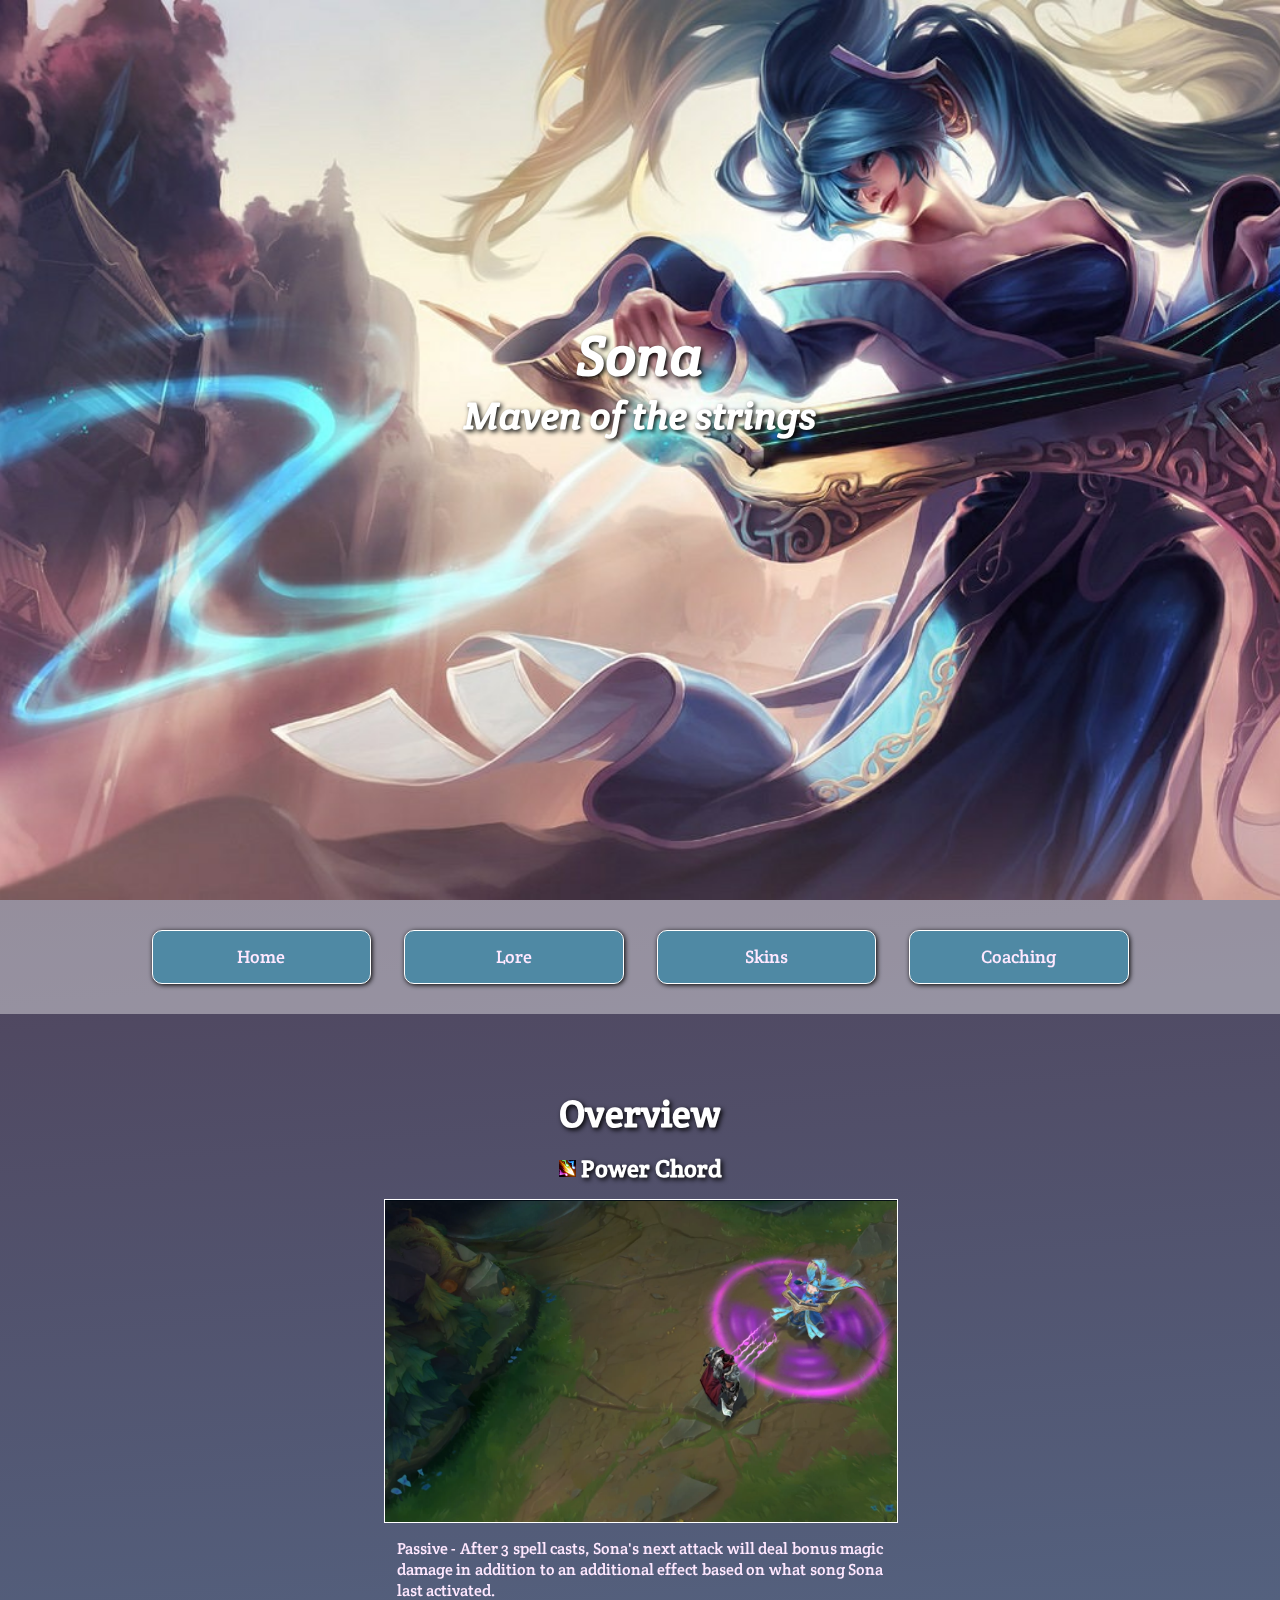
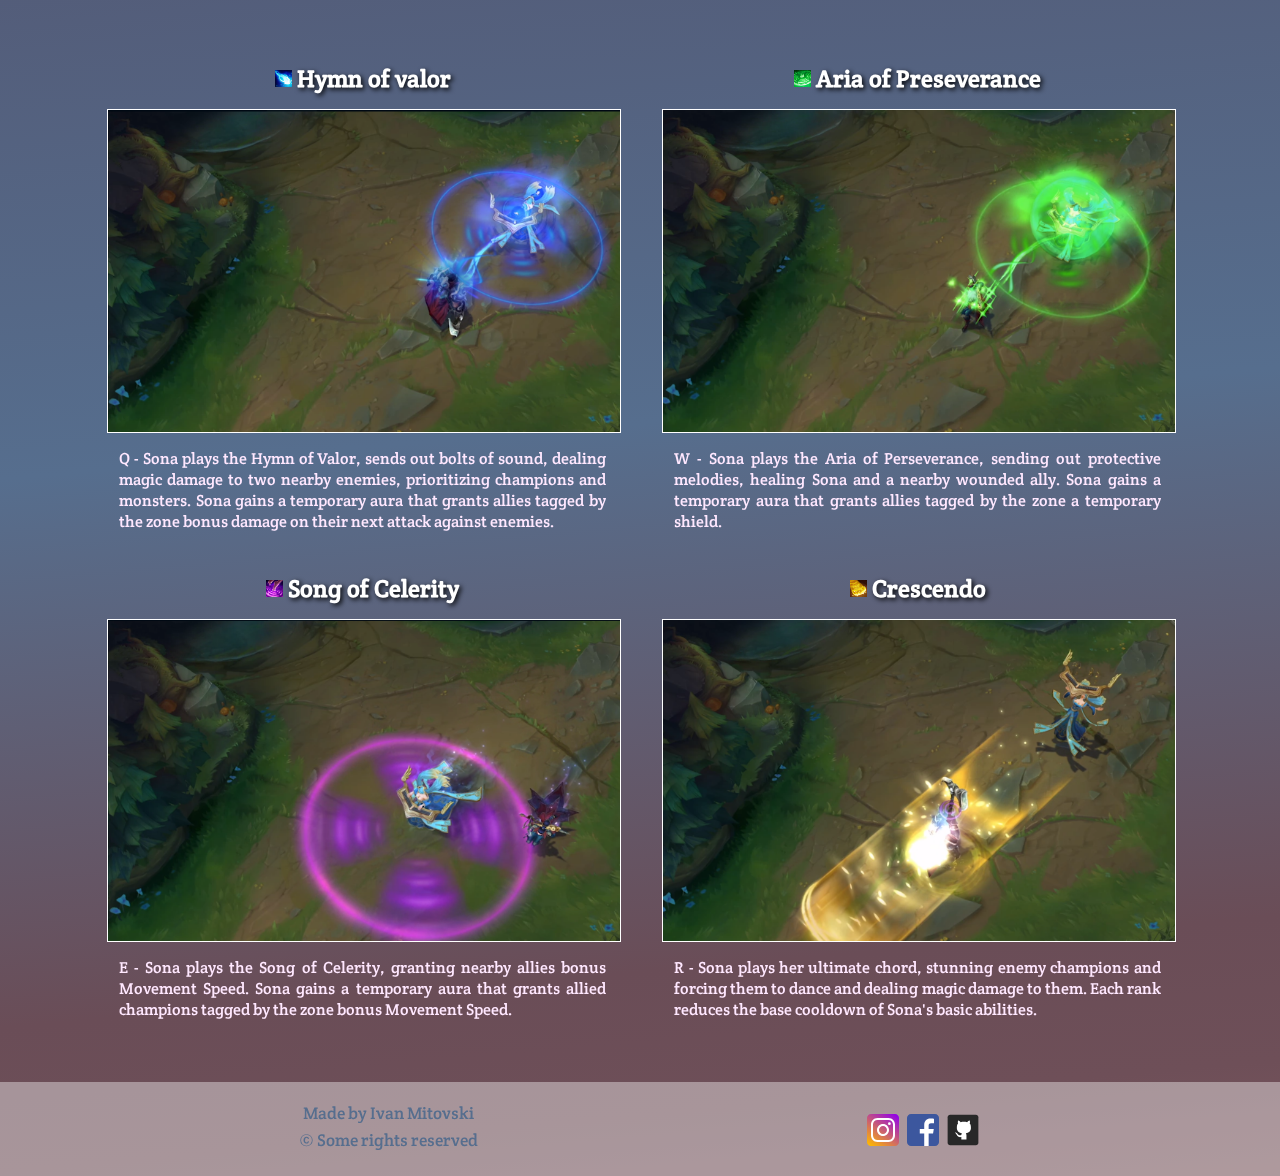
==== commit 6569147a: "Finalizing the Sona site. Responsive done. Folder organization." ====
--- a/SonaWebsite/index.html
+++ b/SonaWebsite/index.html
@@ -10,13 +10,12 @@
     <link href="https://fonts.googleapis.com/css2?family=Crete+Round&display=swap" rel="stylesheet">
     <title>Sona - Maven of the strings</title>
 </head>
-
 <body>
 
-    <div clas="main-container">
+    <div class="main-container">
 
-        <audio autoplay muted> 
-            <source src="Sona_Select_new.ogg" type="audio/ogg">
+        <audio autoplay> 
+            <source src="audio/Sona_Select_new.ogg" type="audio/ogg">
             Your browser does not support the audio element.
         </audio>
 
@@ -37,65 +36,62 @@
         </nav>
 
         <main class="content">
-
             <section id="index-section">
                 <h2>Overview</h2>
                 <article>
-                    <h3><img src="images/SonaPassive.png" class="ability-icon">Power Chord</h3>
+                    <h3><img src="images/SonaPassive.png" alt="Sona passive icon" class="ability-icon">Power Chord</h3>
                     <figure>
-                        <img src="images/SonaPassiveReview.png">
+                        <img src="images/SonaPassiveReview.png" alt="Sona Passive review">
                     </figure>
                     <p>Passive - After 3 spell casts, Sona's next attack will deal bonus magic damage in addition to an additional effect based on what song Sona last activated.</p>
                 </article>
                 <article>
-                    <h3><img src="images/SonaQ.png" class="ability-icon">Hymn of valor</h3>
+                    <h3><img src="images/SonaQ.png" alt="Sona Q icon" class="ability-icon">Hymn of valor</h3>
                     <figure>
-                        <img src="images/SonaQReview.png">
+                        <img src="images/SonaQReview.png" alt="Sona Q review">
                     </figure>
                     <p>Q - Sona plays the Hymn of Valor, sends out bolts of sound, dealing magic damage to two nearby enemies, prioritizing champions and monsters. Sona gains a temporary aura that grants allies tagged by the zone bonus damage on their next attack against enemies.</p>
                 </article>
                 <article>
-                    <h3><img src="images/SonaW.png" class="ability-icon">Aria of Preseverance</h3>
+                    <h3><img src="images/SonaW.png" alt="Sona W icon" class="ability-icon">Aria of Preseverance</h3>
                     <figure>
-                        <img src="images/SonaWReview.png">
+                        <img src="images/SonaWReview.png" alt="Sona W review">
                     </figure>
                     <p>W - Sona plays the Aria of Perseverance, sending out protective melodies, healing Sona and a nearby wounded ally. Sona gains a temporary aura that grants allies tagged by the zone a temporary shield.</p>
                 </article>
                 <article>
-                    <h3><img src="images/SonaE.png" class="ability-icon">Song of Celerity</h3>
+                    <h3><img src="images/SonaE.png" alt="Sona E icon" class="ability-icon">Song of Celerity</h3>
                     <figure>
-                        <img src="images/SonaEReview.png">
+                        <img src="images/SonaEReview.png"  alt="Sona E review">
                     </figure>
                     <p>E - Sona plays the Song of Celerity, granting nearby allies bonus Movement Speed. Sona gains a temporary aura that grants allied champions tagged by the zone bonus Movement Speed.</p>
                 </article>
                 <article>
-                    <h3><img src="images/SonaR.png" class="ability-icon">Crescendo</h3>
+                    <h3><img src="images/SonaR.png" alt="Sona R icon" class="ability-icon">Crescendo</h3>
                     <figure>
-                        <img src="images/SonaRReview.png">
+                        <img src="images/SonaRReview.png"  alt="Sona R review">
                     </figure>
                     <p>R - Sona plays her ultimate chord, stunning enemy champions and forcing them to dance and dealing magic damage to them. Each rank reduces the base cooldown of Sona's basic abilities.</p>
                 </article>
-                
             </section>
+
+            
+            <img src="images/musicalnotes.png" class="notes" alt="Musical notes" id="left-note">
+            <img src="images/musicalnotes.png" class="notes" alt="Musical notes" id="right-note">
         </main>
 
         <footer>
-
             <section class="copyright">
                 <p>Made by Ivan Mitovski</p>
                 <p> &copy; Some rights reserved</p>
             </section>
             <section class="socials">
-    
-                <a href="https://www.instagram.com/"><img src="images/instagramicon.svg"></a>
-                <a href="https://www.facebook.com/"><img src="images/fbicon.svg"></a>
-                <a href="https://github.com/iwanmitowski"><img src="images/githubicon.svg"></a>
-               
+                <a href="https://www.instagram.com/"><img src="images/instagramicon.svg" alt="Instagram icon"></a>
+                <a href="https://www.facebook.com/"><img src="images/fbicon.svg" alt="Facebook icon"></a>
+                <a href="https://github.com/iwanmitowski"><img src="images/githubicon.svg" alt="Github icon"></a>
             </section>
-
         </footer>
 
     </div>
-
 </body>
 </html>--- a/SonaWebsite/styles.css
+++ b/SonaWebsite/styles.css
@@ -1,6 +1,3 @@
-/* https://mycolor.space/?hex=%234F3F52&sub=1 */
-/* To add alt text to the images */
-
 *{
     padding:0px;
     margin:0px;
@@ -8,7 +5,10 @@
 	text-decoration: none;
 }
 
+
 /* General Settings */
+
+
 html{
     scroll-behavior:smooth;
 }
@@ -180,7 +180,11 @@
     margin: 0 0 15px 0;
 }
 
-#lore-aside{
+.lore-aside{
+    display: none;
+}
+
+.notes{
     display: none;
 }
 
@@ -210,6 +214,10 @@
 .carousel-inner img {
     width: 100%;
     height: 100%;
+}
+
+#custCarousel{
+    text-align:center;
 }
 
 #custCarousel .carousel-indicators {
@@ -301,7 +309,7 @@
     margin-bottom: 40px;
 }
 
-#coaching-aside{
+.coaching-aside{
     margin:55px auto;
     vertical-align: top;
     background-color: rgba(255,255,255,0.2);
@@ -311,25 +319,31 @@
     text-align: left;
 }
 
-#coaching-aside p a{
+.coaching-aside p a{
     font-size: 1.1em;
 }
 
-#coaching-aside p{
+.coaching-aside p{
     margin: 15px;
     margin-left: 30px;
 }
 
-#coaching-aside a{
+.coaching-aside a{
     color: #fff;
 }
 
-#coaching-aside a:hover{
+.coaching-aside a:hover{
     text-decoration: underline;
 }
 
+.pricing{
+    display: none;
+}
+
+
 
 /* Footer Settings */
+
 
 footer{
     background-color: rgba(255,255,255, 0.4);
@@ -402,6 +416,10 @@
     width: 18.55% !important;
 }
 
+
+/* Section settings */
+
+
 .content {
     padding-top: 16px;
 }
@@ -427,6 +445,11 @@
 
 .main-nav ul li a{
        font-size: 1.1em;
+}
+
+
+#skins-nav{
+    position: inherit;
 }
 
 
@@ -440,9 +463,10 @@
 
 #index-section article{
     display: inline-block;
-    width: 45%;
     margin:0 10px;
     vertical-align: middle;
+    width: 45%;
+
 }
 
 #index-section article:first-of-type{
@@ -457,30 +481,13 @@
     padding-bottom: 10px;
 }
 
-#mobile-gallery{
-    display: none;
-}
-
-#skins-nav{
-    position: inherit;
-}
-
-.gallery-container{
-    display:block;
-}
-
-.carousel-indicators{
-    visibility:hidden;
-}
-
 #lore-main{
-    padding:0 auto;
-    text-align: center;
-}
-
-#lore-section, #lore-aside{
+    padding-top:60px;
+    text-align: center;
+}
+
+#lore-section, .lore-aside{
     display: inline-block;
-    
 }
 
 #lore-section{
@@ -491,7 +498,7 @@
     margin-bottom: 60px;
 }
 
-#lore-aside{
+.lore-aside{
     margin:15px;
     vertical-align: top;
     width: 20%;
@@ -500,7 +507,7 @@
     padding:20px 10px;
 }
 
-#lore-aside p{
+.lore-aside p{
     text-align: left;
     margin: 15px;
     
@@ -508,11 +515,10 @@
 }
 
 #coaching-main{
-    padding:0 auto;
-
-}
-
-#coaching-section, #coaching-aside{
+    padding:0;
+}
+
+#coaching-section, .coaching-aside{
     display: inline-block;
 }
 
@@ -520,7 +526,7 @@
     width: 60%;
 }
 
-#coaching-aside{
+.coaching-aside{
     width: 30%;
 }
 
@@ -528,22 +534,160 @@
     margin-bottom: 40px;
 }
 
-#coaching-aside p a{
-text-align: center;
+.coaching-aside p a{
+    text-align: center;
     font-size: 1.1em;
 }
 
-#coaching-aside p{
+.coaching-aside p{
     margin: 15px;
     margin-left: 30px;
 }
 
-#coaching-aside a{
+.coaching-aside a{
     color: #fff;
 }
 
-#coaching-aside a:hover{
+.coaching-aside a:hover{
     text-decoration: underline;
 }
 
-}
+.notes{
+    display: inline;
+    position:fixed;
+    width: 150px;
+    height: 200px;
+    z-index: -1;
+    opacity: 0.1;
+}
+
+#right-note{
+    top:430px;
+    right:80px;
+}
+
+#left-note{
+    top:150px;
+    left: 80px;
+}
+
+
+/* Gallery settings */
+
+
+#mobile-gallery{
+    display: none;
+}
+
+
+.gallery-container{
+    display:block;
+}
+
+.carousel-indicators{
+    visibility:hidden;
+}
+}
+
+
+@media screen and (min-width:1200px) {
+
+
+/* Section settings */
+
+
+#index-section article{
+    width: 40%;
+    margin: 0 20px;
+}
+
+#lore-section{
+    width: 50%;
+}
+
+.gallery-container{
+    width: 80%;
+    margin-left: auto;
+    margin-right: auto;
+}
+
+.carousel-indicators{
+    visibility:visible;
+}
+
+.notes{
+    width: 200px;
+    height: 250px;
+}
+
+#right-note{
+    top:380px;
+    right:60px;
+}
+
+#left-note{
+    left: 60px;
+}
+
+.coaching-aside p{
+    font-size: 1.2em;
+}
+
+}
+
+@media screen and (min-width:1400px) {
+
+
+/* Nav Settings */
+
+
+.main-nav ul li{
+        display:inline-block;
+        width: 10%;
+        margin: 0 15px;
+        background-color: rgb(79,137,164);    
+}
+    
+.skins-nav-li-fix{
+    width: 12% !important;
+}
+   
+
+/* Section Settings */
+
+#lore-section{
+ width: 55%;   
+}
+
+#lore-section figure {
+    width: 80%;
+    margin: 0 auto;
+}
+
+.lore-aside{
+    width: 15%;
+    margin-left: 40px;
+    margin-right: 40px;
+}
+
+#right-note{
+    right:70px;
+}
+
+#left-note{
+    left: 70px;
+}
+
+#coaching-main{
+    text-align: center;
+}
+
+.coaching-aside{
+    width: 18%;
+}
+
+#coaching-section{
+    width: 40%;
+    text-align: left;
+}
+}